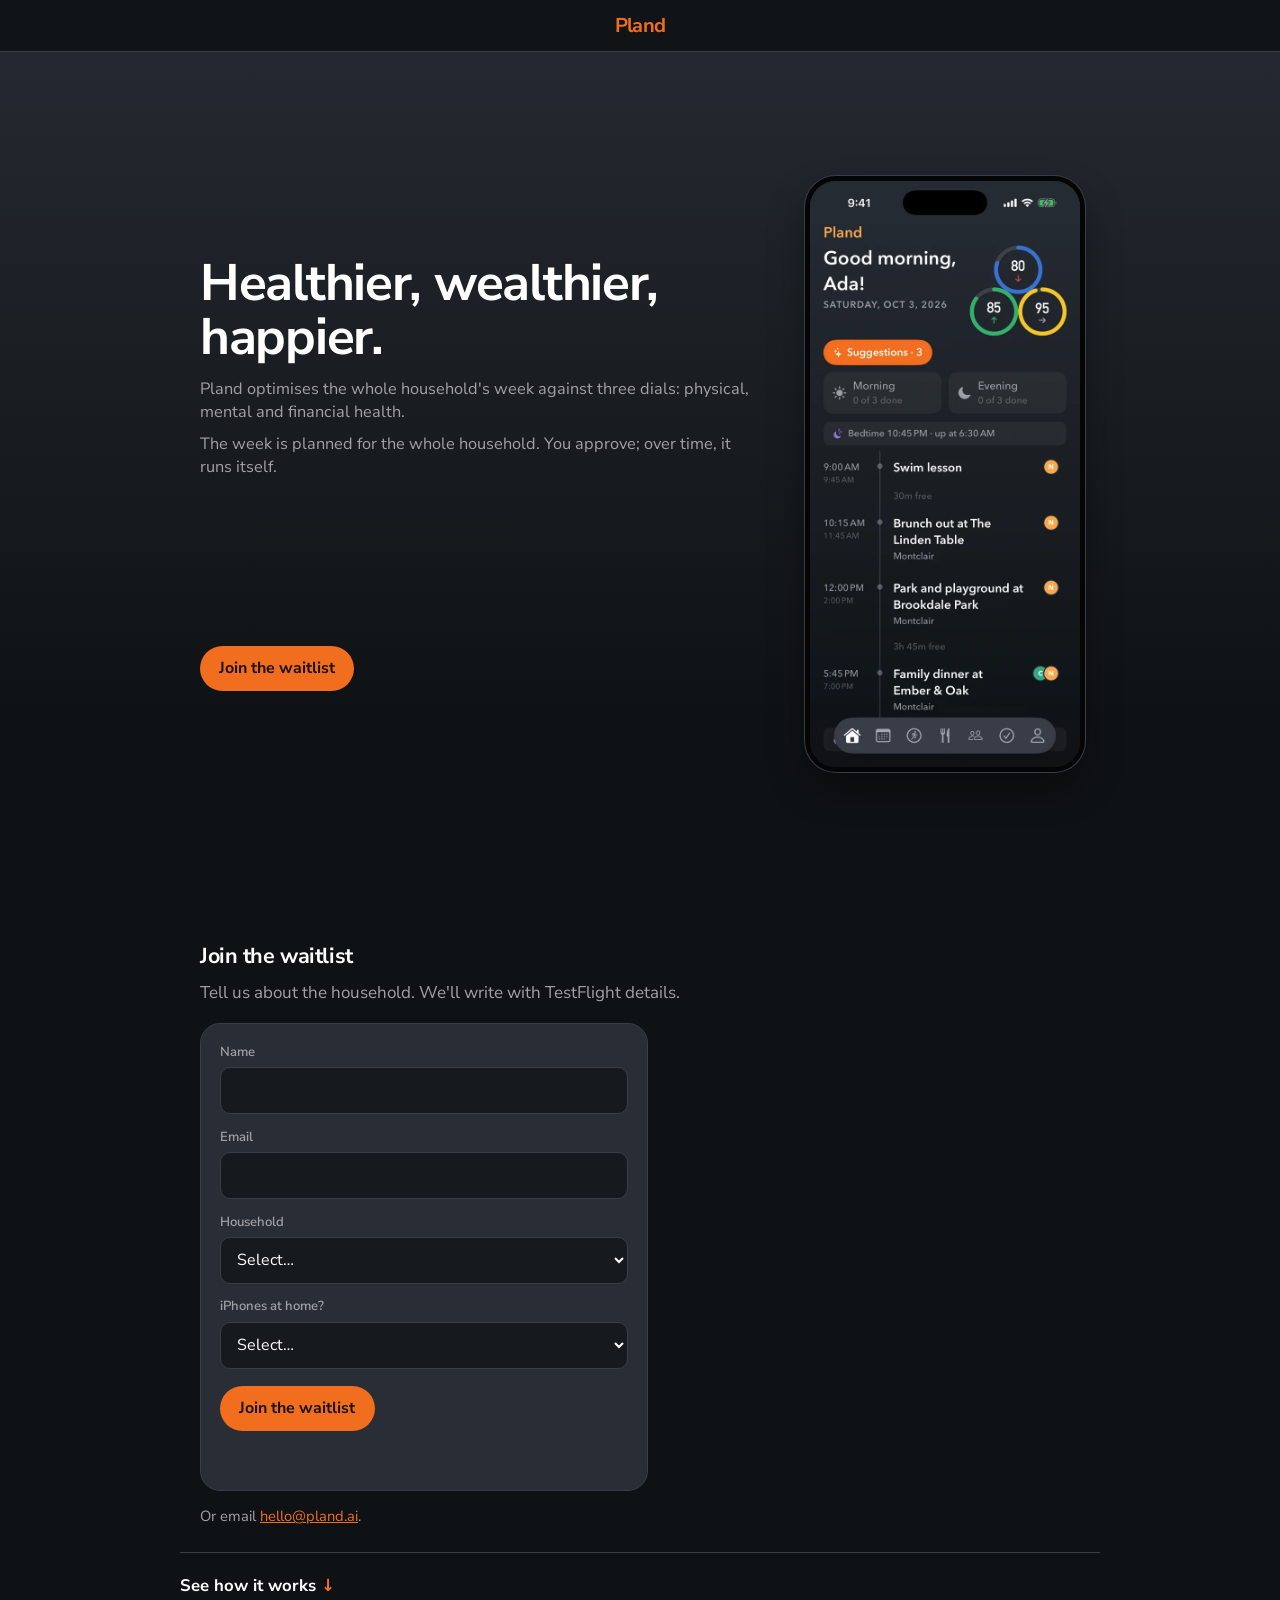
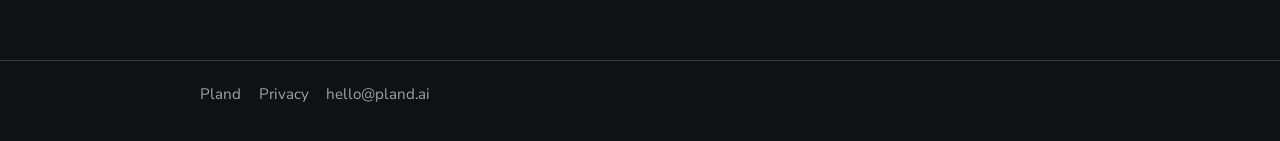
==== index.html @ 96a258f1 "Soften autonomy and beta framing on the homepage Approval is the start and hands-free is the directi" ====
<!DOCTYPE html>
<html lang="en">
<head>
  <meta charset="UTF-8" />
  <meta name="viewport" content="width=device-width, initial-scale=1" />
  <title>Pland — Healthier, wealthier, happier.</title>
  <meta name="description" content="Pland optimises the whole household's week against physical, mental and financial health. Not a calendar, not a budget app, not a chatbot." />
  <meta property="og:title" content="Pland — Healthier, wealthier, happier." />
  <meta property="og:description" content="Pland optimises the whole household's week against physical, mental and financial health. Not a calendar, not a budget app, not a chatbot." />
  <meta property="og:type" content="website" />
  <meta property="og:url" content="https://pland.ai/" />
  <meta property="og:site_name" content="Pland" />
  <meta property="og:image" content="https://pland.ai/og.png" />
  <meta property="og:image:width" content="1200" />
  <meta property="og:image:height" content="630" />
  <meta property="og:image:alt" content="Pland. Healthier, wealthier, happier." />
  <meta name="twitter:card" content="summary_large_image" />
  <meta name="twitter:title" content="Pland — Healthier, wealthier, happier." />
  <meta name="twitter:description" content="Pland optimises the whole household's week against physical, mental and financial health. Not a calendar, not a budget app, not a chatbot." />
  <meta name="twitter:image" content="https://pland.ai/og.png" />
  <meta name="twitter:image:alt" content="Pland. Healthier, wealthier, happier." />
  <meta name="theme-color" content="#0f1214" />
  <link rel="canonical" href="https://pland.ai/" />
  <link rel="preconnect" href="https://fonts.googleapis.com" />
  <link rel="preconnect" href="https://fonts.gstatic.com" crossorigin />
  <link href="https://fonts.googleapis.com/css2?family=Nunito+Sans:wght@400;600;700&display=swap" rel="stylesheet" />
  <link rel="stylesheet" href="/site.css" />
</head>
<body>
  <header>
    <div class="wrap">
      <a class="logo" href="/">Pland</a>
    </div>
  </header>

  <section class="hero">
    <div class="wrap hero-grid">
      <div class="hero-copy">
        <h1>Healthier, wealthier, happier.</h1>
        <p class="dek">Pland optimises the whole household's week against three dials: physical, mental and financial health.</p>
        <p class="dek">The week is planned for the whole household. You approve; over time, it runs itself.</p>
      </div>
      <img class="hero-shot" src="/images/app/home-okafor.webp" width="600" height="1304" alt="Pland home for a sample household: Saturday already has a plan, with the physical, mental and financial dials." />
      <div class="hero-cta">
        <a class="btn" id="hero-cta" href="#waitlist">Join the waitlist</a>
      </div>
    </div>
  </section>

  <section class="waitlist" id="waitlist">
    <div class="wrap">
      <h2>Join the waitlist</h2>
      <p class="lead">Tell us about the household. We'll write with TestFlight details.</p>
      <div class="form-card">
        <form id="waitlist-form" action="mailto:hello@pland.ai" method="post" enctype="text/plain">
          <label for="name">Name</label>
          <input id="name" name="name" type="text" autocomplete="name" required maxlength="120" />
          <label for="email">Email</label>
          <input id="email" name="email" type="email" autocomplete="email" required maxlength="200" />
          <label for="household">Household</label>
          <select id="household" name="household" required>
            <option value="">Select…</option>
            <option>1 adult</option>
            <option>2 adults</option>
            <option>2 adults + kids</option>
            <option>Other</option>
          </select>
          <label for="ios">iPhones at home?</label>
          <select id="ios" name="ios" required>
            <option value="">Select…</option>
            <option>Yes — we use iPhones</option>
            <option>Mostly iOS</option>
            <option>No / mixed</option>
          </select>
          <div class="form-actions">
            <button class="btn" type="submit">Join the waitlist</button>
          </div>
        </form>
        <p id="waitlist-status" class="form-status" role="status" aria-live="polite"></p>
      </div>
      <p class="fine">Or email <a href="mailto:hello@pland.ai">hello@pland.ai</a>.</p>
    </div>
  </section>

  <div class="wrap how">
    <details id="how">
      <summary>See how it works</summary>
      <div class="how-body">
        <p class="position">Not a calendar, not a budget app, not a chatbot. A household that runs itself, a bit more each week.</p>

        <h2>Saturday is the annoying one</h2>
        <p>You got through the week. The day is empty. Someone still has to invent it before breakfast. The night before was just getting to the end of the day, so nothing got planned. Now it's a museum, the park, or staying in, argued over while someone asks what's for breakfast.</p>
        <p>It isn't only Saturday. School runs, gaps between things, the odd free hour. The week is already full. Pland's job is to use the gaps, not to fill every one of them, and to hold the result up against three dials.</p>

        <div class="dial-grid">
          <article style="--edge: var(--physical)">
            <h3>Physical</h3>
            <p>Movement and food. A streak is not the point. Workouts follow sleep and recovery from a connected wearable.</p>
          </article>
          <article style="--edge: var(--mental)">
            <h3>Mental</h3>
            <p>One of the three dials, not a sticker added later. How you're actually doing sits on the same scoreboard.</p>
          </article>
          <article style="--edge: var(--financial)">
            <h3>Financial</h3>
            <p>No budget to type in and then abandon. Retirement odds are your chance of keeping today's way of life, once you enter your money yourself.</p>
          </article>
        </div>

        <h2>The sort of week</h2>
        <p>Time with people, not only tasks. The dials are the scoreboard, not a second job.</p>

        <h2>What Pland does</h2>
        <ul>
          <li>Books through a partner.</li>
          <li>Occasions, with a secret gift on a single-use card.</li>
          <li>Talk.</li>
          <li>Text Pland from iMessage.</li>
          <li>Snap a flyer or a schedule. Pland lists what it found, and you pick what goes on the calendar.</li>
          <li>Kids' maths comes with a wallet. Right answers add up, and a parent pays out on Sunday or lets it save.</li>
          <li>Retirement odds: your chance of keeping today's way of life, once you enter your money yourself.</li>
          <li>A week for the whole household that never leaves an under-13 alone.</li>
          <li>Plans that follow sleep and recovery from a connected wearable.</li>
        </ul>
        <p>In beta, rolling out to waitlist households first.</p>
        <p>You start by approving or swapping. Hands-free is where it's heading, one kind of task at a time, as your history shows you'd keep it.</p>

        <h2>Enough to plan</h2>
        <p>The calendar, how bodies are doing, and how money goes. Enough to shape a week. Not a dashboard you're supposed to babysit.</p>
        <p class="for">For households who are tired of being the person who invents Saturday, and who will say when a plan is wrong.</p>
      </div>
    </details>
  </div>

  <footer>
    <div class="wrap footer-row">
      <span>Pland</span>
      <a href="/privacy/">Privacy</a>
      <a href="mailto:hello@pland.ai">hello@pland.ai</a>
    </div>
  </footer>

  <script>
    (function () {
      var form = document.getElementById("waitlist-form");
      var status = document.getElementById("waitlist-status");
      if (!form || !status) return;

      form.addEventListener("submit", function (event) {
        event.preventDefault();
        var name = form.name.value.trim();
        var email = form.email.value.trim();
        var household = form.household.value;
        var ios = form.ios.value;
        if (!name || !email || !household || !ios) {
          status.className = "form-status err";
          status.textContent = "Add your name, email, household, and whether you use iPhones.";
          return;
        }
        var subject = encodeURIComponent("Pland household beta — access request");
        var body = encodeURIComponent(
          "Name: " + name + "\n" +
          "Household: " + household + "\n" +
          "iOS: " + ios + "\n" +
          "Email: " + email + "\n"
        );
        status.className = "form-status ok";
        status.textContent = "Opening an email to hello@pland.ai.";
        var href = "mailto:hello@pland.ai?subject=" + subject + "&body=" + body;
        if (window.plOpenMail) window.plOpenMail(href);
        else window.location.href = href;
      });
    })();
  </script>
</body>
</html>
---- site.css ----
:root {
  color-scheme: dark;
  --bg: #0f1214;
  --bg-elevated: #161a1f;
  --bg-card: #292e36;
  --border: #383d47;
  --text: #ffffff;
  --muted: #a1a1a6;
  --accent: #f26e1f;
  --accent-hover: #faa84d;
  --accent-ink: #1a120c;
  --physical: #33b36b;
  --mental: #3873d6;
  --financial: #f5c729;
  --radius: 20px;
  --max: 920px;
  --header: 3.25rem;
  --font: "Avenir Next", Avenir, "Nunito Sans", -apple-system, system-ui, sans-serif;
}

* { box-sizing: border-box; }
html { scroll-behavior: smooth; }
body {
  margin: 0;
  font-family: var(--font);
  background: linear-gradient(180deg, #262b33 0, var(--bg) 720px) no-repeat, var(--bg);
  color: var(--text);
  line-height: 1.5;
  font-size: 17px;
  -webkit-font-smoothing: antialiased;
}
img { max-width: 100%; height: auto; display: block; }
a { color: var(--accent); }
a:hover { color: var(--accent-hover); }
:focus-visible {
  outline: 2px solid var(--accent-hover);
  outline-offset: 3px;
}

.wrap { max-width: var(--max); margin: 0 auto; padding: 0 1.25rem; }

header {
  height: var(--header);
  display: flex;
  align-items: center;
  position: sticky;
  top: 0;
  z-index: 5;
  background: rgba(15, 18, 20, 0.9);
  backdrop-filter: blur(10px);
  border-bottom: 1px solid var(--border);
}
.logo {
  font-weight: 700;
  font-size: 1.25rem;
  letter-spacing: -0.03em;
  color: var(--accent);
  text-decoration: none;
}
.logo:hover { color: var(--accent-hover); text-decoration: none; }

h1 {
  margin: 0 0 0.85rem;
  font-size: clamp(1.9rem, 4.4vw, 3.2rem);
  line-height: 1.05;
  letter-spacing: -0.025em;
  font-weight: 700;
}
h2 {
  margin: 1.75rem 0 0.45rem;
  font-size: 1.35rem;
  letter-spacing: -0.02em;
  font-weight: 700;
}
h3 { margin: 0 0 0.35rem; font-size: 1.05rem; font-weight: 700; }

.hero {
  min-height: calc(100dvh - var(--header));
  display: flex;
  align-items: center;
  padding: 0.75rem 0 1rem;
}
.hero-grid {
  width: 100%;
  display: grid;
  grid-template-areas:
    "copy"
    "shot"
    "cta";
  justify-items: start;
  gap: 0.85rem 2rem;
}
.hero-copy { grid-area: copy; max-width: 38rem; }
.hero-shot {
  grid-area: shot;
  width: 186px;
  justify-self: center;
  border-radius: 26px;
  box-shadow: 0 0 0 5px #050505, 0 0 0 6px var(--border), 0 18px 40px rgba(0, 0, 0, 0.45);
}
.hero-cta { grid-area: cta; }
.dek {
  margin: 0 0 0.55rem;
  color: var(--muted);
  font-size: 1.02rem;
  line-height: 1.4;
  max-width: 38rem;
}
.dek + .dek { margin-bottom: 0; }

.btn {
  display: inline-block;
  background: var(--accent);
  color: var(--accent-ink);
  font-weight: 700;
  font-size: 1rem;
  font-family: inherit;
  line-height: 1.2;
  padding: 0.8rem 1.2rem;
  border-radius: 999px;
  border: 0;
  text-decoration: none;
  cursor: pointer;
}
.btn:hover { background: var(--accent-hover); color: var(--accent-ink); text-decoration: none; }
.btn[disabled] { opacity: 0.65; cursor: progress; }

.waitlist, .how, .prose { padding: 2.5rem 0 1rem; }
.waitlist h2, .prose h1 { margin-top: 0; }
.lead { color: var(--muted); margin: 0 0 1.1rem; max-width: 38rem; }

.form-card {
  background: var(--bg-card);
  border: 1px solid var(--border);
  border-radius: var(--radius);
  padding: 1.2rem 1.2rem 1.3rem;
  max-width: 28rem;
}
.form-card label {
  display: block;
  margin: 0.85rem 0 0.3rem;
  font-size: 0.82rem;
  font-weight: 600;
  color: var(--muted);
}
.form-card label:first-of-type { margin-top: 0; }
.form-card input,
.form-card select {
  width: 100%;
  background: var(--bg-elevated);
  border: 1px solid var(--border);
  border-radius: 10px;
  color: var(--text);
  font: inherit;
  font-size: 1rem;
  padding: 0.65rem 0.75rem;
}
.form-card input:focus,
.form-card select:focus { outline: none; border-color: var(--accent); }
.form-actions { margin-top: 1.1rem; }
.form-actions .btn { width: 100%; }
.form-status { margin: 0.9rem 0 0; min-height: 1.4em; }
.form-status.ok { color: var(--text); }
.form-status.err { color: #ffb4ab; }
.fine { margin: 0.9rem 0 0; color: var(--muted); font-size: 0.92rem; }

.how { padding-top: 0.5rem; }
details {
  border-top: 1px solid var(--border);
  padding: 0.35rem 0 2rem;
}
summary {
  cursor: pointer;
  font-weight: 700;
  font-size: 1.05rem;
  padding: 0.9rem 0;
  list-style: none;
}
summary::-webkit-details-marker { display: none; }
summary::after {
  content: " ↓";
  color: var(--accent);
  font-weight: 700;
}
details[open] summary::after { content: " ↑"; }
.position {
  font-size: 1.15rem;
  line-height: 1.45;
  max-width: 36rem;
  margin: 0.2rem 0 0;
}
.dial-grid {
  display: grid;
  gap: 0.75rem;
  margin-top: 0.8rem;
}
.dial-grid article {
  background: var(--bg-card);
  border: 1px solid var(--border);
  border-top: 3px solid var(--edge);
  border-radius: var(--radius);
  padding: 0.95rem 1rem 1rem;
}
.dial-grid h3 { color: var(--edge); }
.dial-grid p, .how-body p, .how-body li { color: var(--muted); }
.how-body p { max-width: 40rem; }
.how-body ul { margin: 0.4rem 0 0; padding-left: 1.15rem; max-width: 40rem; }
.how-body li { margin: 0.28rem 0; }
.for { margin-top: 1.4rem; color: var(--text); }

footer {
  border-top: 1px solid var(--border);
  padding: 1.4rem 0 2.2rem;
  color: var(--muted);
  font-size: 0.95rem;
}
.footer-row {
  display: flex;
  flex-wrap: wrap;
  gap: 0.4rem 1.1rem;
  align-items: center;
}
.footer-row a { color: var(--muted); text-decoration: none; }
.footer-row a:hover { color: var(--text); }

.prose { padding-bottom: 2rem; }
.prose h1 { font-size: clamp(1.8rem, 4vw, 2.4rem); }
.prose h2 { font-size: 1.2rem; }
.prose p, .prose li { color: var(--muted); max-width: 40rem; }
.prose ul { padding-left: 1.15rem; }
.unfilled {
  background: var(--bg-card);
  border: 1px solid var(--accent);
  border-radius: var(--radius);
  padding: 0.9rem 1rem;
  color: var(--text);
  max-width: 40rem;
}
.unfilled code, .prose code {
  font-family: ui-monospace, SFMono-Regular, Menlo, Consolas, monospace;
  font-size: 0.92em;
  color: var(--accent-hover);
}

@media (min-width: 860px) {
  .hero-grid {
    grid-template-columns: minmax(0, 1.25fr) auto;
    grid-template-areas:
      "copy shot"
      "cta shot";
    align-items: center;
    column-gap: 3rem;
  }
  .hero-shot { width: 270px; justify-self: end; }
  .hero-cta { justify-self: start; }
  .form-actions .btn { width: auto; }
  .dial-grid { grid-template-columns: repeat(3, 1fr); }
}

@media (max-width: 859px) {
  .hero-cta, .hero-cta .btn { width: 100%; text-align: center; }
}

@media (prefers-reduced-motion: reduce) {
  html { scroll-behavior: auto; }
}
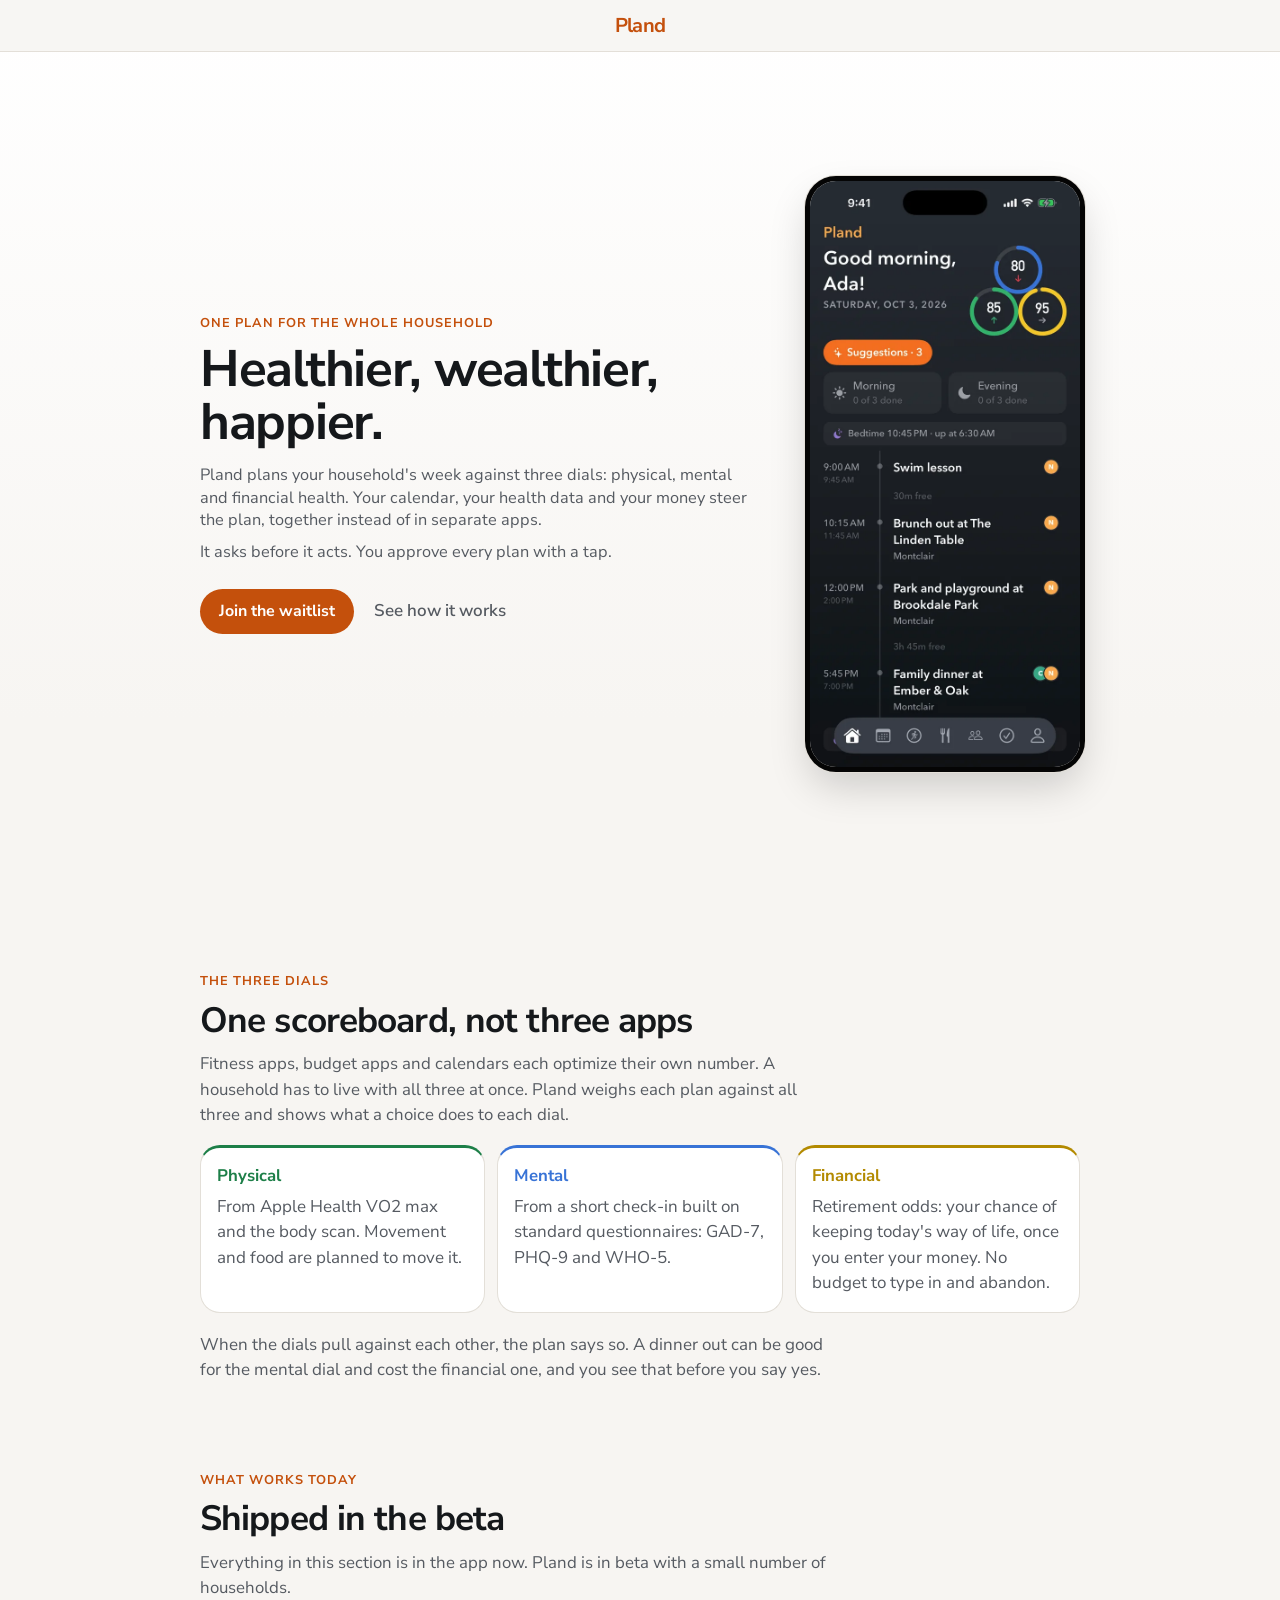
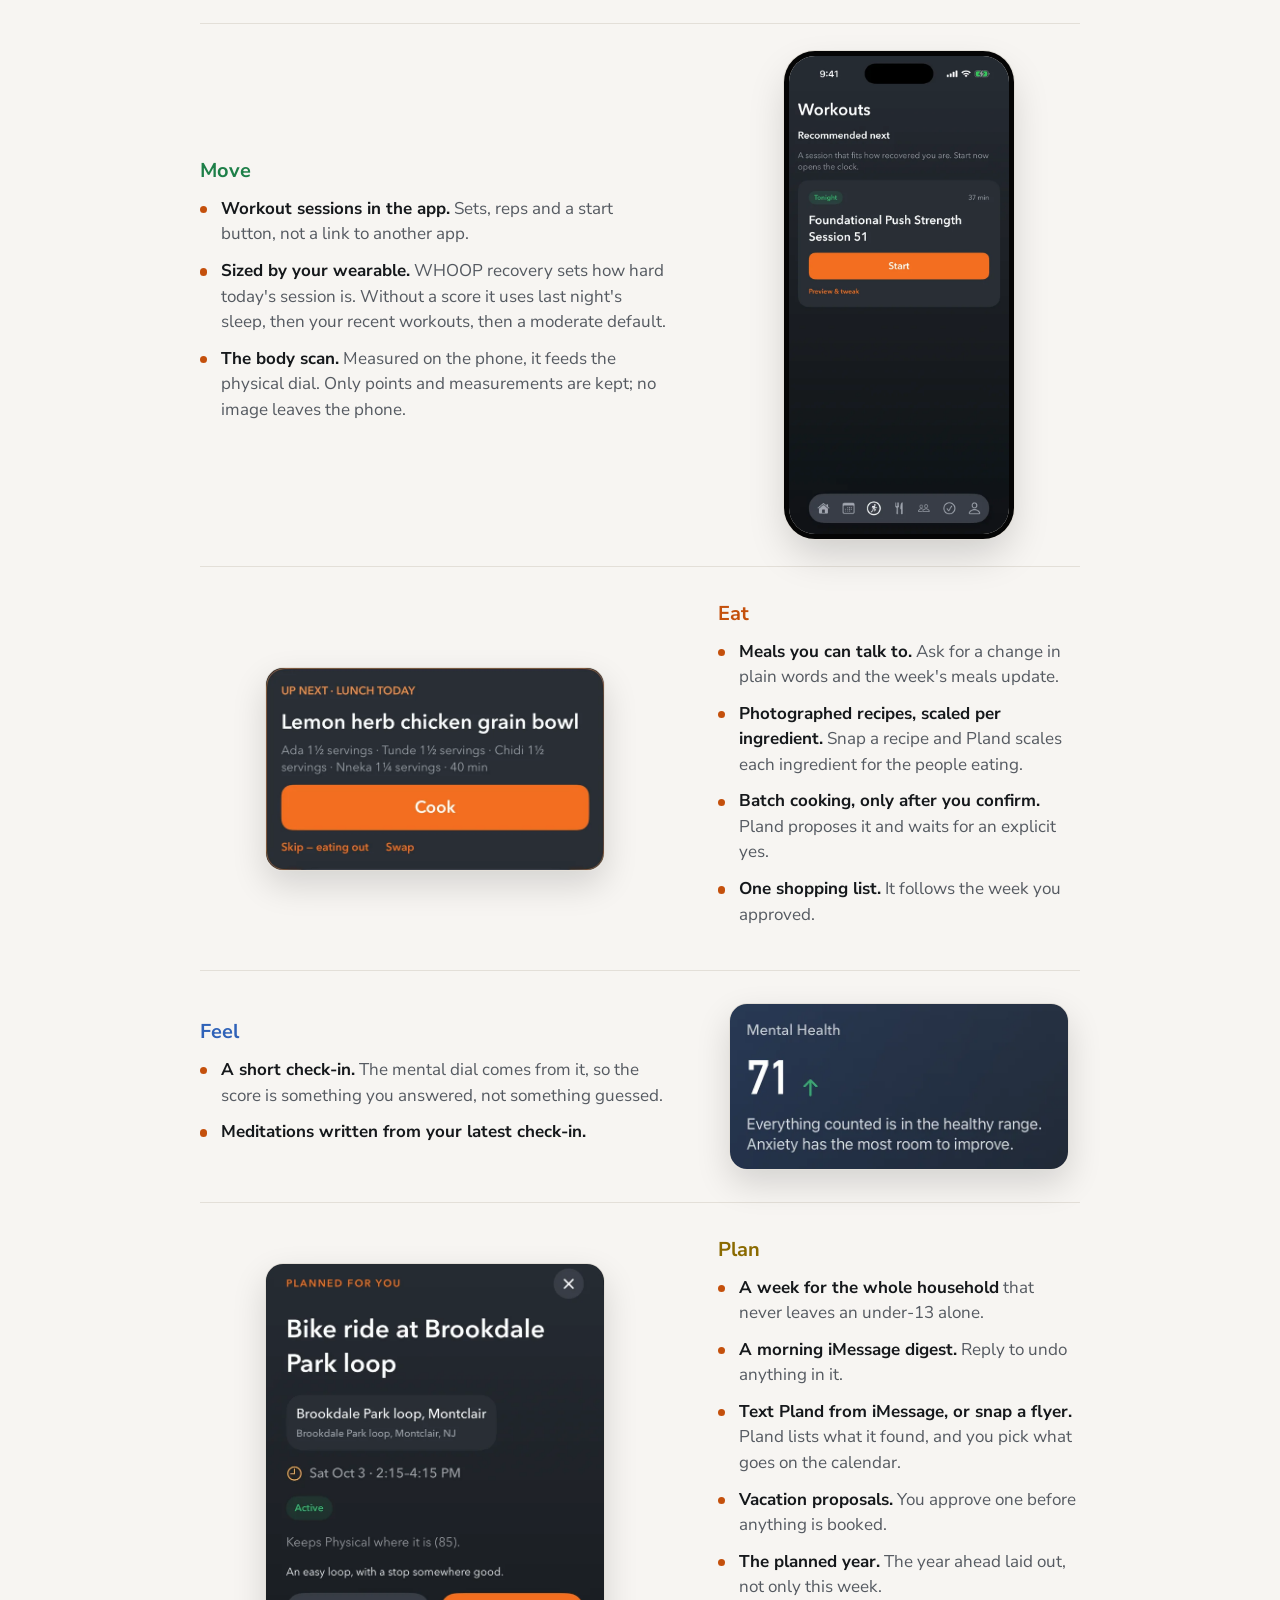
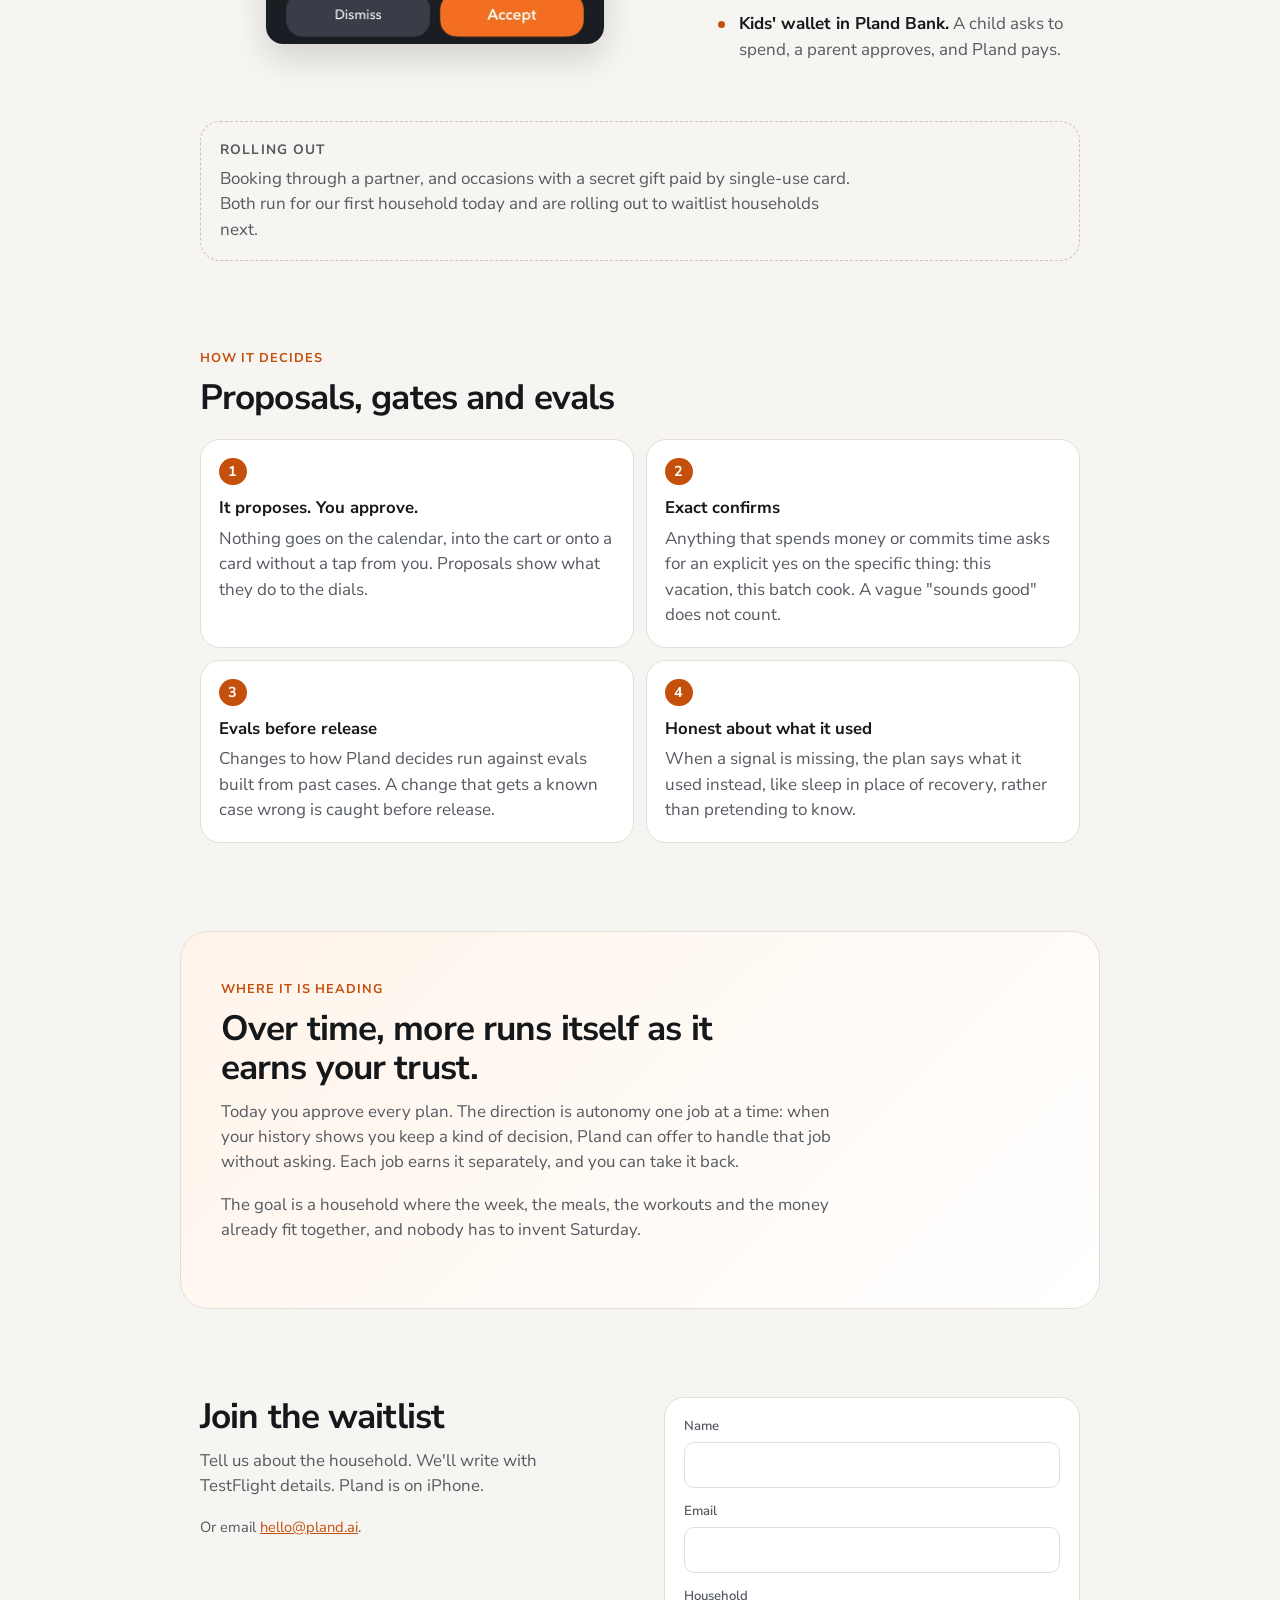
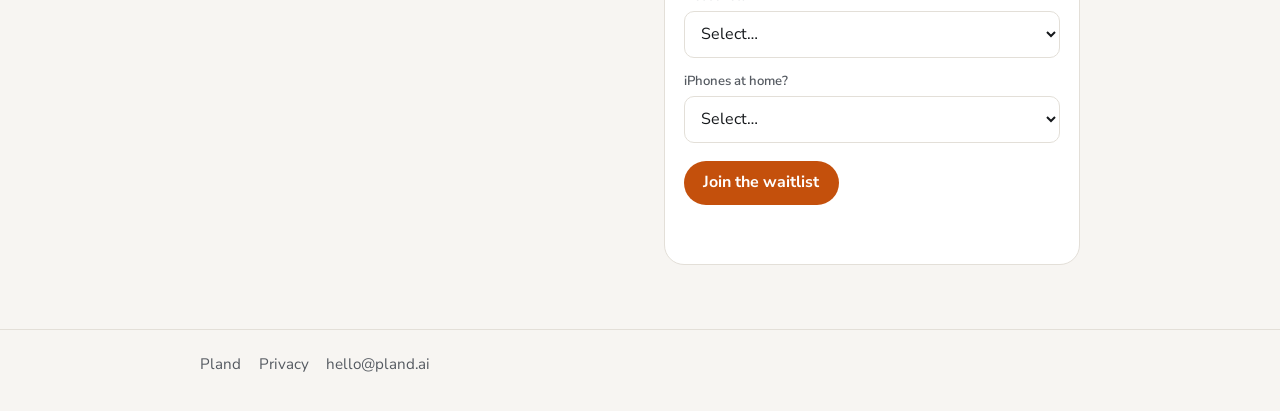
==== commit 6451eb0e: "Rewrite the homepage: three dials, what works today, how it decides, the vision" ====
--- a/index.html
+++ b/index.html
@@ -3,10 +3,10 @@
 <head>
   <meta charset="UTF-8" />
   <meta name="viewport" content="width=device-width, initial-scale=1" />
-  <title>Pland — Healthier, wealthier, happier.</title>
-  <meta name="description" content="Pland optimises the whole household's week against physical, mental and financial health. Not a calendar, not a budget app, not a chatbot." />
-  <meta property="og:title" content="Pland — Healthier, wealthier, happier." />
-  <meta property="og:description" content="Pland optimises the whole household's week against physical, mental and financial health. Not a calendar, not a budget app, not a chatbot." />
+  <title>Pland. Healthier, wealthier, happier.</title>
+  <meta name="description" content="Pland plans the whole household's week against physical, mental and financial health. It asks before it acts. Not a calendar, not a budget app, not a chatbot." />
+  <meta property="og:title" content="Pland. Healthier, wealthier, happier." />
+  <meta property="og:description" content="Pland plans the whole household's week against physical, mental and financial health. It asks before it acts. Not a calendar, not a budget app, not a chatbot." />
   <meta property="og:type" content="website" />
   <meta property="og:url" content="https://pland.ai/" />
   <meta property="og:site_name" content="Pland" />
@@ -15,15 +15,16 @@
   <meta property="og:image:height" content="630" />
   <meta property="og:image:alt" content="Pland. Healthier, wealthier, happier." />
   <meta name="twitter:card" content="summary_large_image" />
-  <meta name="twitter:title" content="Pland — Healthier, wealthier, happier." />
-  <meta name="twitter:description" content="Pland optimises the whole household's week against physical, mental and financial health. Not a calendar, not a budget app, not a chatbot." />
+  <meta name="twitter:title" content="Pland. Healthier, wealthier, happier." />
+  <meta name="twitter:description" content="Pland plans the whole household's week against physical, mental and financial health. It asks before it acts. Not a calendar, not a budget app, not a chatbot." />
   <meta name="twitter:image" content="https://pland.ai/og.png" />
   <meta name="twitter:image:alt" content="Pland. Healthier, wealthier, happier." />
-  <meta name="theme-color" content="#0f1214" />
+  <meta name="theme-color" content="#0f1214" media="(prefers-color-scheme: dark)" />
+  <meta name="theme-color" content="#f7f5f2" media="(prefers-color-scheme: light)" />
+  <meta name="referrer" content="strict-origin-when-cross-origin" />
+  <!-- frame-ancestors is ignored in a meta tag, so this does not stop framing. -->
+  <meta http-equiv="Content-Security-Policy" content="default-src 'self'; script-src 'self'; style-src 'self'; img-src 'self' data:; connect-src 'self' https://api.pland.ai; form-action 'self' mailto: https://api.pland.ai; base-uri 'self'; object-src 'none'; frame-ancestors 'none'" />
   <link rel="canonical" href="https://pland.ai/" />
-  <link rel="preconnect" href="https://fonts.googleapis.com" />
-  <link rel="preconnect" href="https://fonts.gstatic.com" crossorigin />
-  <link href="https://fonts.googleapis.com/css2?family=Nunito+Sans:wght@400;600;700&display=swap" rel="stylesheet" />
   <link rel="stylesheet" href="/site.css" />
 </head>
 <body>
@@ -33,26 +34,157 @@
     </div>
   </header>
 
+  <main>
   <section class="hero">
     <div class="wrap hero-grid">
       <div class="hero-copy">
+        <p class="eyebrow">One plan for the whole household</p>
         <h1>Healthier, wealthier, happier.</h1>
-        <p class="dek">Pland optimises the whole household's week against three dials: physical, mental and financial health.</p>
-        <p class="dek">The week is planned for the whole household. You approve; over time, it runs itself.</p>
+        <p class="dek">Pland plans your household's week against three dials: physical, mental and financial health. Your calendar, your health data and your money steer the plan, together instead of in separate apps.</p>
+        <p class="dek">It asks before it acts. You approve every plan with a tap.</p>
       </div>
       <img class="hero-shot" src="/images/app/home-okafor.webp" width="600" height="1304" alt="Pland home for a sample household: Saturday already has a plan, with the physical, mental and financial dials." />
       <div class="hero-cta">
         <a class="btn" id="hero-cta" href="#waitlist">Join the waitlist</a>
-      </div>
-    </div>
-  </section>
-
-  <section class="waitlist" id="waitlist">
-    <div class="wrap">
-      <h2>Join the waitlist</h2>
-      <p class="lead">Tell us about the household. We'll write with TestFlight details.</p>
+        <a class="link-more" href="#dials">See how it works</a>
+      </div>
+    </div>
+  </section>
+
+  <section class="band" id="dials" aria-labelledby="dials-title">
+    <div class="wrap">
+      <p class="kicker">The three dials</p>
+      <h2 id="dials-title">One scoreboard, not three apps</h2>
+      <p class="lead">Fitness apps, budget apps and calendars each optimize their own number. A household has to live with all three at once. Pland weighs each plan against all three and shows what a choice does to each dial.</p>
+      <div class="dial-grid">
+        <article class="dial dial-physical">
+          <h3>Physical</h3>
+          <p>From Apple Health VO2 max and the body scan. Movement and food are planned to move it.</p>
+        </article>
+        <article class="dial dial-mental">
+          <h3>Mental</h3>
+          <p>From a short check-in built on standard questionnaires: GAD-7, PHQ-9 and WHO-5.</p>
+        </article>
+        <article class="dial dial-financial">
+          <h3>Financial</h3>
+          <p>Retirement odds: your chance of keeping today's way of life, once you enter your money. No budget to type in and abandon.</p>
+        </article>
+      </div>
+      <p class="note">When the dials pull against each other, the plan says so. A dinner out can be good for the mental dial and cost the financial one, and you see that before you say yes.</p>
+    </div>
+  </section>
+
+  <section class="band" id="today" aria-labelledby="today-title">
+    <div class="wrap">
+      <p class="kicker">What works today</p>
+      <h2 id="today-title">Shipped in the beta</h2>
+      <p class="lead">Everything in this section is in the app now. Pland is in beta with a small number of households.</p>
+
+      <div class="feature-row">
+        <div class="feature-copy">
+          <h3 class="tag-physical">Move</h3>
+          <ul class="ticks">
+            <li><strong>Workout sessions in the app.</strong> Sets, reps and a start button, not a link to another app.</li>
+            <li><strong>Sized by your wearable.</strong> WHOOP recovery sets how hard today's session is. Without a score it uses last night's sleep, then your recent workouts, then a moderate default.</li>
+            <li><strong>The body scan.</strong> Measured on the phone, it feeds the physical dial. Only points and measurements are kept; no image leaves the phone.</li>
+          </ul>
+        </div>
+        <img class="feature-shot phone" src="/images/app/workouts-bell.webp" width="600" height="1304" alt="Pland workouts screen for a sample household: a recommended strength session with a Start button." />
+      </div>
+
+      <div class="feature-row flip">
+        <div class="feature-copy">
+          <h3 class="tag-food">Eat</h3>
+          <ul class="ticks">
+            <li><strong>Meals you can talk to.</strong> Ask for a change in plain words and the week's meals update.</li>
+            <li><strong>Photographed recipes, scaled per ingredient.</strong> Snap a recipe and Pland scales each ingredient for the people eating.</li>
+            <li><strong>Batch cooking, only after you confirm.</strong> Pland proposes it and waits for an explicit yes.</li>
+            <li><strong>One shopping list.</strong> It follows the week you approved.</li>
+          </ul>
+        </div>
+        <img class="feature-shot crop" src="/images/app/crop-meal-next.webp" width="700" height="418" alt="Pland meal card for a sample household: lunch today, with servings scaled per person and a Cook button." />
+      </div>
+
+      <div class="feature-row">
+        <div class="feature-copy">
+          <h3 class="tag-mental">Feel</h3>
+          <ul class="ticks">
+            <li><strong>A short check-in.</strong> The mental dial comes from it, so the score is something you answered, not something guessed.</li>
+            <li><strong>Meditations written from your latest check-in.</strong></li>
+          </ul>
+        </div>
+        <img class="feature-shot crop" src="/images/app/crop-mental.webp" width="700" height="341" alt="Pland mental health card for a sample user: a score of 71, with anxiety named as the area with the most room to improve." />
+      </div>
+
+      <div class="feature-row flip">
+        <div class="feature-copy">
+          <h3 class="tag-plan">Plan</h3>
+          <ul class="ticks">
+            <li><strong>A week for the whole household</strong> that never leaves an under-13 alone.</li>
+            <li><strong>A morning iMessage digest.</strong> Reply to undo anything in it.</li>
+            <li><strong>Text Pland from iMessage, or snap a flyer.</strong> Pland lists what it found, and you pick what goes on the calendar.</li>
+            <li><strong>Vacation proposals.</strong> You approve one before anything is booked.</li>
+            <li><strong>The planned year.</strong> The year ahead laid out, not only this week.</li>
+            <li><strong>Kids' wallet in Pland Bank.</strong> A child asks to spend, a parent approves, and Pland pays.</li>
+          </ul>
+        </div>
+        <img class="feature-shot crop" src="/images/app/crop-plan.webp" width="700" height="787" alt="Pland suggestion for a sample household: a Saturday bike ride, with the effect on the physical dial and Accept and Dismiss buttons." />
+      </div>
+
+      <div class="rolling">
+        <h3>Rolling out</h3>
+        <p>Booking through a partner, and occasions with a secret gift paid by single-use card. Both run for our first household today and are rolling out to waitlist households next.</p>
+      </div>
+    </div>
+  </section>
+
+  <section class="band" id="decides" aria-labelledby="decides-title">
+    <div class="wrap">
+      <p class="kicker">How it decides</p>
+      <h2 id="decides-title">Proposals, gates and evals</h2>
+      <div class="steps">
+        <article>
+          <span class="step-n">1</span>
+          <h3>It proposes. You approve.</h3>
+          <p>Nothing goes on the calendar, into the cart or onto a card without a tap from you. Proposals show what they do to the dials.</p>
+        </article>
+        <article>
+          <span class="step-n">2</span>
+          <h3>Exact confirms</h3>
+          <p>Anything that spends money or commits time asks for an explicit yes on the specific thing: this vacation, this batch cook. A vague "sounds good" does not count.</p>
+        </article>
+        <article>
+          <span class="step-n">3</span>
+          <h3>Evals before release</h3>
+          <p>Changes to how Pland decides run against evals built from past cases. A change that gets a known case wrong is caught before release.</p>
+        </article>
+        <article>
+          <span class="step-n">4</span>
+          <h3>Honest about what it used</h3>
+          <p>When a signal is missing, the plan says what it used instead, like sleep in place of recovery, rather than pretending to know.</p>
+        </article>
+      </div>
+    </div>
+  </section>
+
+  <section class="band vision" id="vision" aria-labelledby="vision-title">
+    <div class="wrap">
+      <p class="kicker">Where it is heading</p>
+      <h2 id="vision-title">Over time, more runs itself as it earns your trust.</h2>
+      <p class="lead">Today you approve every plan. The direction is autonomy one job at a time: when your history shows you keep a kind of decision, Pland can offer to handle that job without asking. Each job earns it separately, and you can take it back.</p>
+      <p class="lead">The goal is a household where the week, the meals, the workouts and the money already fit together, and nobody has to invent Saturday.</p>
+    </div>
+  </section>
+
+  <section class="waitlist band" id="waitlist">
+    <div class="wrap waitlist-grid">
+      <div>
+        <h2>Join the waitlist</h2>
+        <p class="lead">Tell us about the household. We'll write with TestFlight details. Pland is on iPhone.</p>
+        <p class="fine">Or email <a href="mailto:hello@pland.ai">hello@pland.ai</a>.</p>
+      </div>
       <div class="form-card">
-        <form id="waitlist-form" action="mailto:hello@pland.ai" method="post" enctype="text/plain">
+        <form id="waitlist-form" action="https://api.pland.ai/waitlist" method="post" novalidate>
           <label for="name">Name</label>
           <input id="name" name="name" type="text" autocomplete="name" required maxlength="120" />
           <label for="email">Email</label>
@@ -68,69 +200,19 @@
           <label for="ios">iPhones at home?</label>
           <select id="ios" name="ios" required>
             <option value="">Select…</option>
-            <option>Yes — we use iPhones</option>
+            <option value="Yes &#8212; we use iPhones">Yes, we use iPhones</option>
             <option>Mostly iOS</option>
             <option>No / mixed</option>
           </select>
           <div class="form-actions">
-            <button class="btn" type="submit">Join the waitlist</button>
+            <button class="btn" id="waitlist-submit" type="submit">Join the waitlist</button>
           </div>
         </form>
         <p id="waitlist-status" class="form-status" role="status" aria-live="polite"></p>
       </div>
-      <p class="fine">Or email <a href="mailto:hello@pland.ai">hello@pland.ai</a>.</p>
-    </div>
-  </section>
-
-  <div class="wrap how">
-    <details id="how">
-      <summary>See how it works</summary>
-      <div class="how-body">
-        <p class="position">Not a calendar, not a budget app, not a chatbot. A household that runs itself, a bit more each week.</p>
-
-        <h2>Saturday is the annoying one</h2>
-        <p>You got through the week. The day is empty. Someone still has to invent it before breakfast. The night before was just getting to the end of the day, so nothing got planned. Now it's a museum, the park, or staying in, argued over while someone asks what's for breakfast.</p>
-        <p>It isn't only Saturday. School runs, gaps between things, the odd free hour. The week is already full. Pland's job is to use the gaps, not to fill every one of them, and to hold the result up against three dials.</p>
-
-        <div class="dial-grid">
-          <article style="--edge: var(--physical)">
-            <h3>Physical</h3>
-            <p>Movement and food. A streak is not the point. Workouts follow sleep and recovery from a connected wearable.</p>
-          </article>
-          <article style="--edge: var(--mental)">
-            <h3>Mental</h3>
-            <p>One of the three dials, not a sticker added later. How you're actually doing sits on the same scoreboard.</p>
-          </article>
-          <article style="--edge: var(--financial)">
-            <h3>Financial</h3>
-            <p>No budget to type in and then abandon. Retirement odds are your chance of keeping today's way of life, once you enter your money yourself.</p>
-          </article>
-        </div>
-
-        <h2>The sort of week</h2>
-        <p>Time with people, not only tasks. The dials are the scoreboard, not a second job.</p>
-
-        <h2>What Pland does</h2>
-        <ul>
-          <li>Books through a partner.</li>
-          <li>Occasions, with a secret gift on a single-use card.</li>
-          <li>Talk.</li>
-          <li>Text Pland from iMessage.</li>
-          <li>Snap a flyer or a schedule. Pland lists what it found, and you pick what goes on the calendar.</li>
-          <li>Kids' maths comes with a wallet. Right answers add up, and a parent pays out on Sunday or lets it save.</li>
-          <li>Retirement odds: your chance of keeping today's way of life, once you enter your money yourself.</li>
-          <li>A week for the whole household that never leaves an under-13 alone.</li>
-          <li>Plans that follow sleep and recovery from a connected wearable.</li>
-        </ul>
-        <p>In beta, rolling out to waitlist households first.</p>
-        <p>You start by approving or swapping. Hands-free is where it's heading, one kind of task at a time, as your history shows you'd keep it.</p>
-
-        <h2>Enough to plan</h2>
-        <p>The calendar, how bodies are doing, and how money goes. Enough to shape a week. Not a dashboard you're supposed to babysit.</p>
-        <p class="for">For households who are tired of being the person who invents Saturday, and who will say when a plan is wrong.</p>
-      </div>
-    </details>
-  </div>
+    </div>
+  </section>
+  </main>
 
   <footer>
     <div class="wrap footer-row">
@@ -140,37 +222,6 @@
     </div>
   </footer>
 
-  <script>
-    (function () {
-      var form = document.getElementById("waitlist-form");
-      var status = document.getElementById("waitlist-status");
-      if (!form || !status) return;
-
-      form.addEventListener("submit", function (event) {
-        event.preventDefault();
-        var name = form.name.value.trim();
-        var email = form.email.value.trim();
-        var household = form.household.value;
-        var ios = form.ios.value;
-        if (!name || !email || !household || !ios) {
-          status.className = "form-status err";
-          status.textContent = "Add your name, email, household, and whether you use iPhones.";
-          return;
-        }
-        var subject = encodeURIComponent("Pland household beta — access request");
-        var body = encodeURIComponent(
-          "Name: " + name + "\n" +
-          "Household: " + household + "\n" +
-          "iOS: " + ios + "\n" +
-          "Email: " + email + "\n"
-        );
-        status.className = "form-status ok";
-        status.textContent = "Opening an email to hello@pland.ai.";
-        var href = "mailto:hello@pland.ai?subject=" + subject + "&body=" + body;
-        if (window.plOpenMail) window.plOpenMail(href);
-        else window.location.href = href;
-      });
-    })();
-  </script>
+  <script src="/waitlist.js"></script>
 </body>
 </html>
--- a/site.css
+++ b/site.css
@@ -1,3 +1,20 @@
+@font-face {
+  font-family: "Nunito Sans";
+  font-style: normal;
+  font-weight: 400 700;
+  font-display: swap;
+  src: url("/fonts/nunito-sans-latin-ext.woff2") format("woff2");
+  unicode-range: U+0100-02BA, U+02BD-02C5, U+02C7-02CC, U+02CE-02D7, U+02DD-02FF, U+0304, U+0308, U+0329, U+1D00-1DBF, U+1E00-1E9F, U+1EF2-1EFF, U+2020, U+20A0-20AB, U+20AD-20C4, U+2113, U+2C60-2C7F, U+A720-A7FF;
+}
+@font-face {
+  font-family: "Nunito Sans";
+  font-style: normal;
+  font-weight: 400 700;
+  font-display: swap;
+  src: url("/fonts/nunito-sans-latin.woff2") format("woff2");
+  unicode-range: U+0000-00FF, U+0131, U+0152-0153, U+02BB-02BC, U+02C6, U+02DA, U+02DC, U+0304, U+0308, U+0329, U+2000-206F, U+20AC, U+2122, U+2191, U+2193, U+2212, U+2215, U+FEFF, U+FFFD;
+}
+
 :root {
   color-scheme: dark;
   --bg: #0f1214;
@@ -201,6 +218,9 @@
   border-radius: var(--radius);
   padding: 0.95rem 1rem 1rem;
 }
+.dial-physical { --edge: var(--physical); }
+.dial-mental { --edge: var(--mental); }
+.dial-financial { --edge: var(--financial); }
 .dial-grid h3 { color: var(--edge); }
 .dial-grid p, .how-body p, .how-body li { color: var(--muted); }
 .how-body p { max-width: 40rem; }
@@ -228,15 +248,7 @@
 .prose h2 { font-size: 1.2rem; }
 .prose p, .prose li { color: var(--muted); max-width: 40rem; }
 .prose ul { padding-left: 1.15rem; }
-.unfilled {
-  background: var(--bg-card);
-  border: 1px solid var(--accent);
-  border-radius: var(--radius);
-  padding: 0.9rem 1rem;
-  color: var(--text);
-  max-width: 40rem;
-}
-.unfilled code, .prose code {
+.prose code {
   font-family: ui-monospace, SFMono-Regular, Menlo, Consolas, monospace;
   font-size: 0.92em;
   color: var(--accent-hover);
@@ -264,3 +276,166 @@
 @media (prefers-reduced-motion: reduce) {
   html { scroll-behavior: auto; }
 }
+
+/* Landing sections */
+.eyebrow, .kicker {
+  margin: 0 0 0.6rem;
+  font-size: 0.8rem;
+  font-weight: 700;
+  letter-spacing: 0.08em;
+  text-transform: uppercase;
+  color: var(--accent);
+}
+.link-more {
+  display: inline-block;
+  margin-left: 1rem;
+  font-weight: 600;
+  color: var(--muted);
+  text-decoration: none;
+}
+.link-more:hover { color: var(--text); }
+.band { padding: 4.5rem 0 1rem; }
+.band h2 {
+  margin: 0 0 0.7rem;
+  font-size: clamp(1.55rem, 3vw, 2.2rem);
+  line-height: 1.12;
+  letter-spacing: -0.025em;
+}
+.band .lead { font-size: 1.05rem; max-width: 40rem; }
+.dial { background: var(--bg-card); }
+.dial p { margin: 0; }
+.note { color: var(--muted); max-width: 40rem; margin: 1.2rem 0 0; }
+.feature-row {
+  display: grid;
+  gap: 1.5rem;
+  align-items: center;
+  padding: 2rem 0;
+  border-top: 1px solid var(--border);
+}
+.feature-row:first-of-type { margin-top: 1.4rem; }
+.feature-copy h3 { font-size: 1.25rem; margin-bottom: 0.6rem; }
+.tag-physical { color: var(--physical); }
+.tag-mental { color: var(--mental-text); }
+.tag-food { color: var(--accent); }
+.tag-plan { color: var(--financial-text); }
+.ticks { list-style: none; margin: 0; padding: 0; }
+.ticks li {
+  position: relative;
+  padding-left: 1.3rem;
+  margin: 0 0 0.7rem;
+  color: var(--muted);
+}
+.ticks li::before {
+  content: "";
+  position: absolute;
+  left: 0;
+  top: 0.6em;
+  width: 0.45rem;
+  height: 0.45rem;
+  border-radius: 50%;
+  background: var(--accent);
+}
+.ticks strong { color: var(--text); font-weight: 700; }
+.feature-shot { justify-self: center; }
+.feature-shot.phone {
+  width: 220px;
+  border-radius: 26px;
+  box-shadow: 0 0 0 5px #050505, 0 0 0 6px var(--border), 0 18px 40px rgba(0, 0, 0, 0.35);
+}
+.feature-shot.crop {
+  width: 100%;
+  max-width: 340px;
+  border-radius: 18px;
+  border: 1px solid var(--border);
+  box-shadow: 0 14px 34px rgba(0, 0, 0, 0.3);
+}
+.rolling {
+  margin-top: 1rem;
+  padding: 1.1rem 1.2rem;
+  border: 1px dashed var(--border-strong);
+  border-radius: var(--radius);
+}
+.rolling h3 { color: var(--muted); font-size: 0.85rem; letter-spacing: 0.08em; text-transform: uppercase; }
+.rolling p { margin: 0; color: var(--muted); max-width: 40rem; }
+.steps { display: grid; gap: 0.75rem; margin-top: 1.4rem; }
+.steps article {
+  background: var(--bg-card);
+  border: 1px solid var(--border);
+  border-radius: var(--radius);
+  padding: 1.1rem 1.15rem 1.2rem;
+}
+.steps p { margin: 0; color: var(--muted); }
+.step-n {
+  display: inline-grid;
+  place-items: center;
+  width: 1.7rem;
+  height: 1.7rem;
+  margin-bottom: 0.6rem;
+  border-radius: 50%;
+  background: var(--accent);
+  color: var(--accent-ink);
+  font-weight: 700;
+  font-size: 0.9rem;
+}
+.vision .wrap {
+  border-radius: 28px;
+  padding-top: 2.4rem;
+  padding-bottom: 2.4rem;
+  background: var(--vision-bg);
+  border: 1px solid var(--border);
+}
+.vision h2 { max-width: 36rem; }
+.waitlist.band { padding-bottom: 4rem; }
+.waitlist-grid { display: grid; gap: 1.5rem; }
+.waitlist-grid .form-card { max-width: none; }
+.waitlist-grid .fine { margin-top: 0; }
+
+@media (min-width: 860px) {
+  .feature-row { grid-template-columns: minmax(0, 1.3fr) minmax(0, 1fr); gap: 3rem; }
+  .feature-row.flip .feature-shot { order: -1; }
+  .steps { grid-template-columns: repeat(2, 1fr); }
+  .vision .wrap { padding: 3rem 2.5rem; }
+  .waitlist-grid { grid-template-columns: 1fr 1fr; align-items: start; gap: 3rem; }
+}
+@media (max-width: 859px) {
+  .link-more { display: block; margin: 0.8rem 0 0; text-align: center; }
+  .vision .wrap { margin: 0 1rem; }
+}
+
+/* Light scheme */
+:root {
+  --border-strong: #4a505c;
+  --mental-text: #6f9ff0;
+  --financial-text: var(--financial);
+  --vision-bg: linear-gradient(135deg, #1d232b, #161a1f);
+}
+@media (prefers-color-scheme: light) {
+  :root {
+    color-scheme: light;
+    --bg: #f7f5f2;
+    --bg-elevated: #ffffff;
+    --bg-card: #ffffff;
+    --border: #e3dfd8;
+    --border-strong: #c9c3b8;
+    --text: #15181b;
+    --muted: #555a61;
+    --accent: #c4500c;
+    --accent-hover: #a34108;
+    --accent-ink: #ffffff;
+    --physical: #1d7f48;
+    --mental-text: #2f62b8;
+    --financial-text: #8a6a00;
+    --vision-bg: linear-gradient(135deg, #fff4ea, #ffffff);
+  }
+  body { background: linear-gradient(180deg, #ffffff 0, var(--bg) 720px) no-repeat, var(--bg); }
+  header { background: rgba(247, 245, 242, 0.9); }
+  .dial-financial { --edge: #b38a00; }
+  .form-status.err { color: #b3261e; }
+  .feature-shot.crop, .hero-shot, .feature-shot.phone { box-shadow: 0 0 0 5px #050505, 0 0 0 6px var(--border), 0 18px 40px rgba(0, 0, 0, 0.18); }
+  .feature-shot.crop { box-shadow: 0 14px 34px rgba(0, 0, 0, 0.14); }
+}
+@media (min-width: 860px) {
+  .hero-grid { grid-template-rows: auto auto; align-content: center; row-gap: 1.6rem; }
+  .hero-copy { align-self: end; }
+  .hero-cta { align-self: start; }
+}
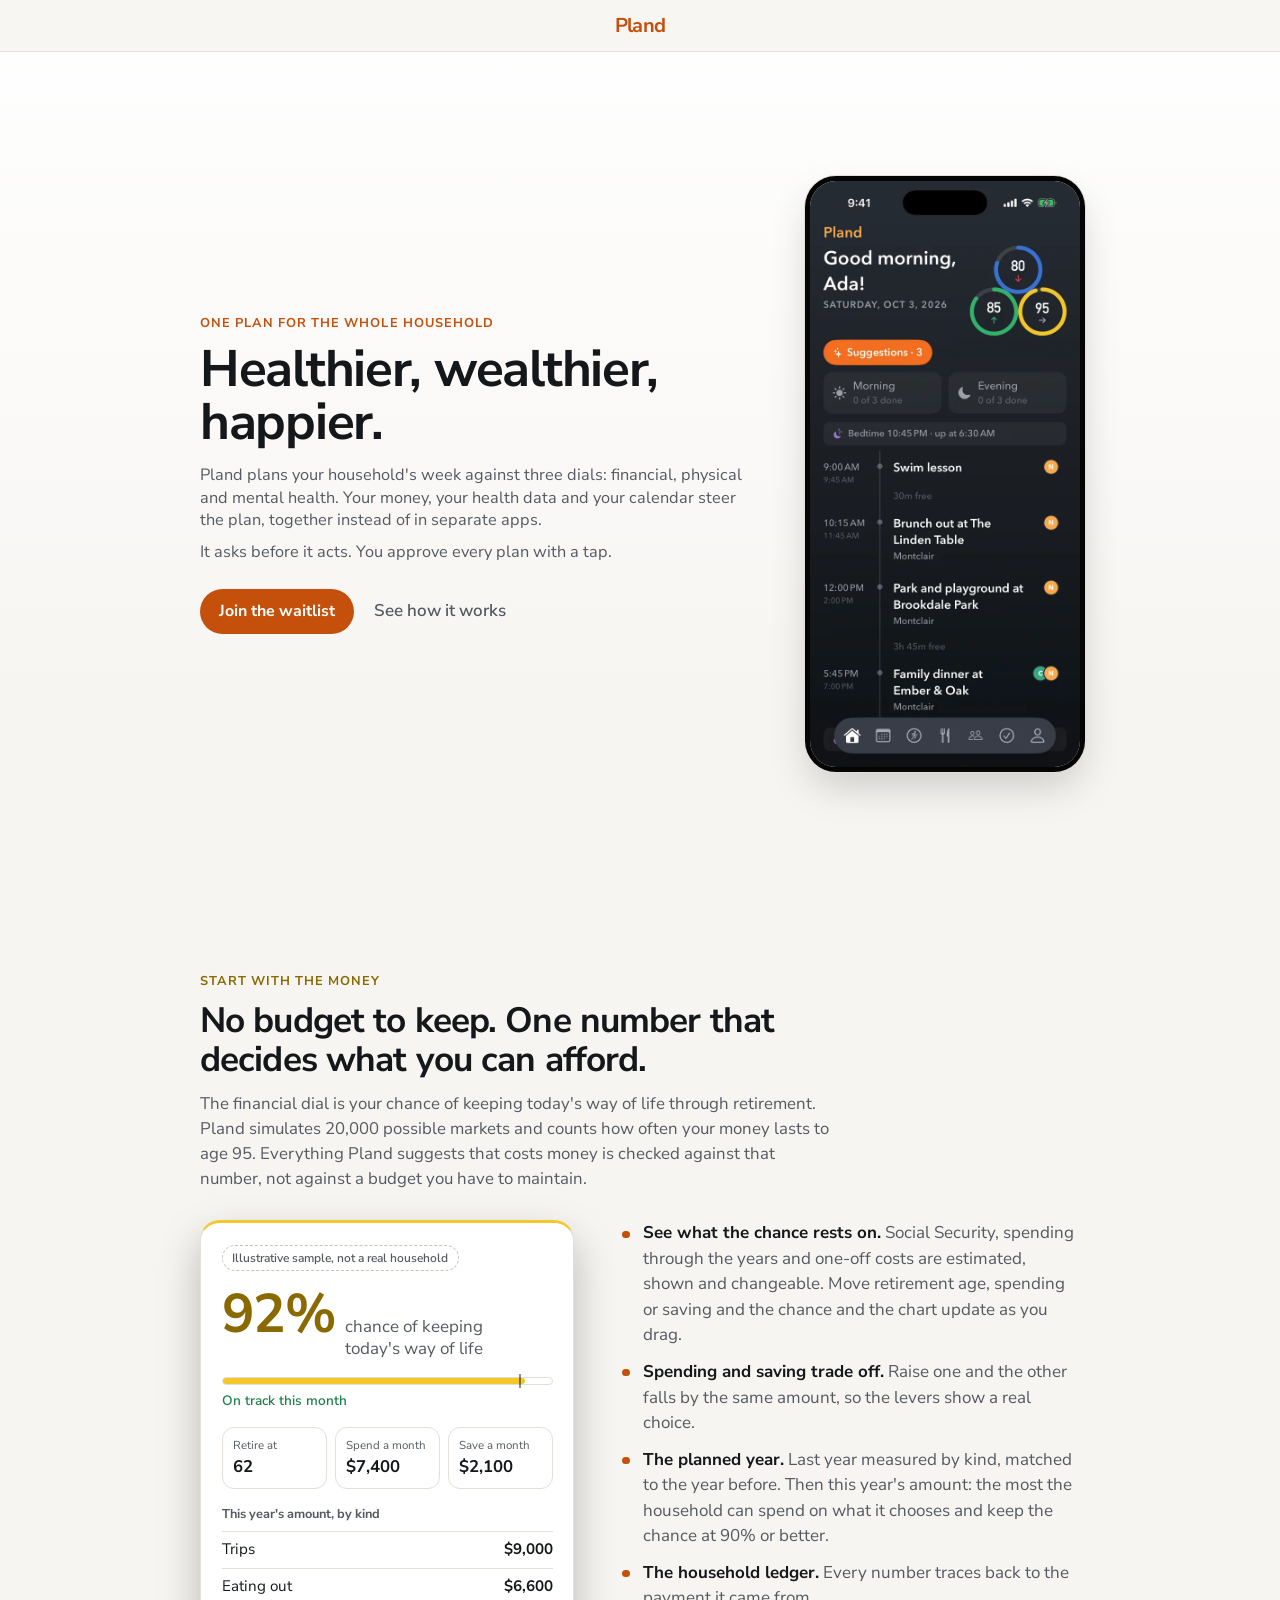
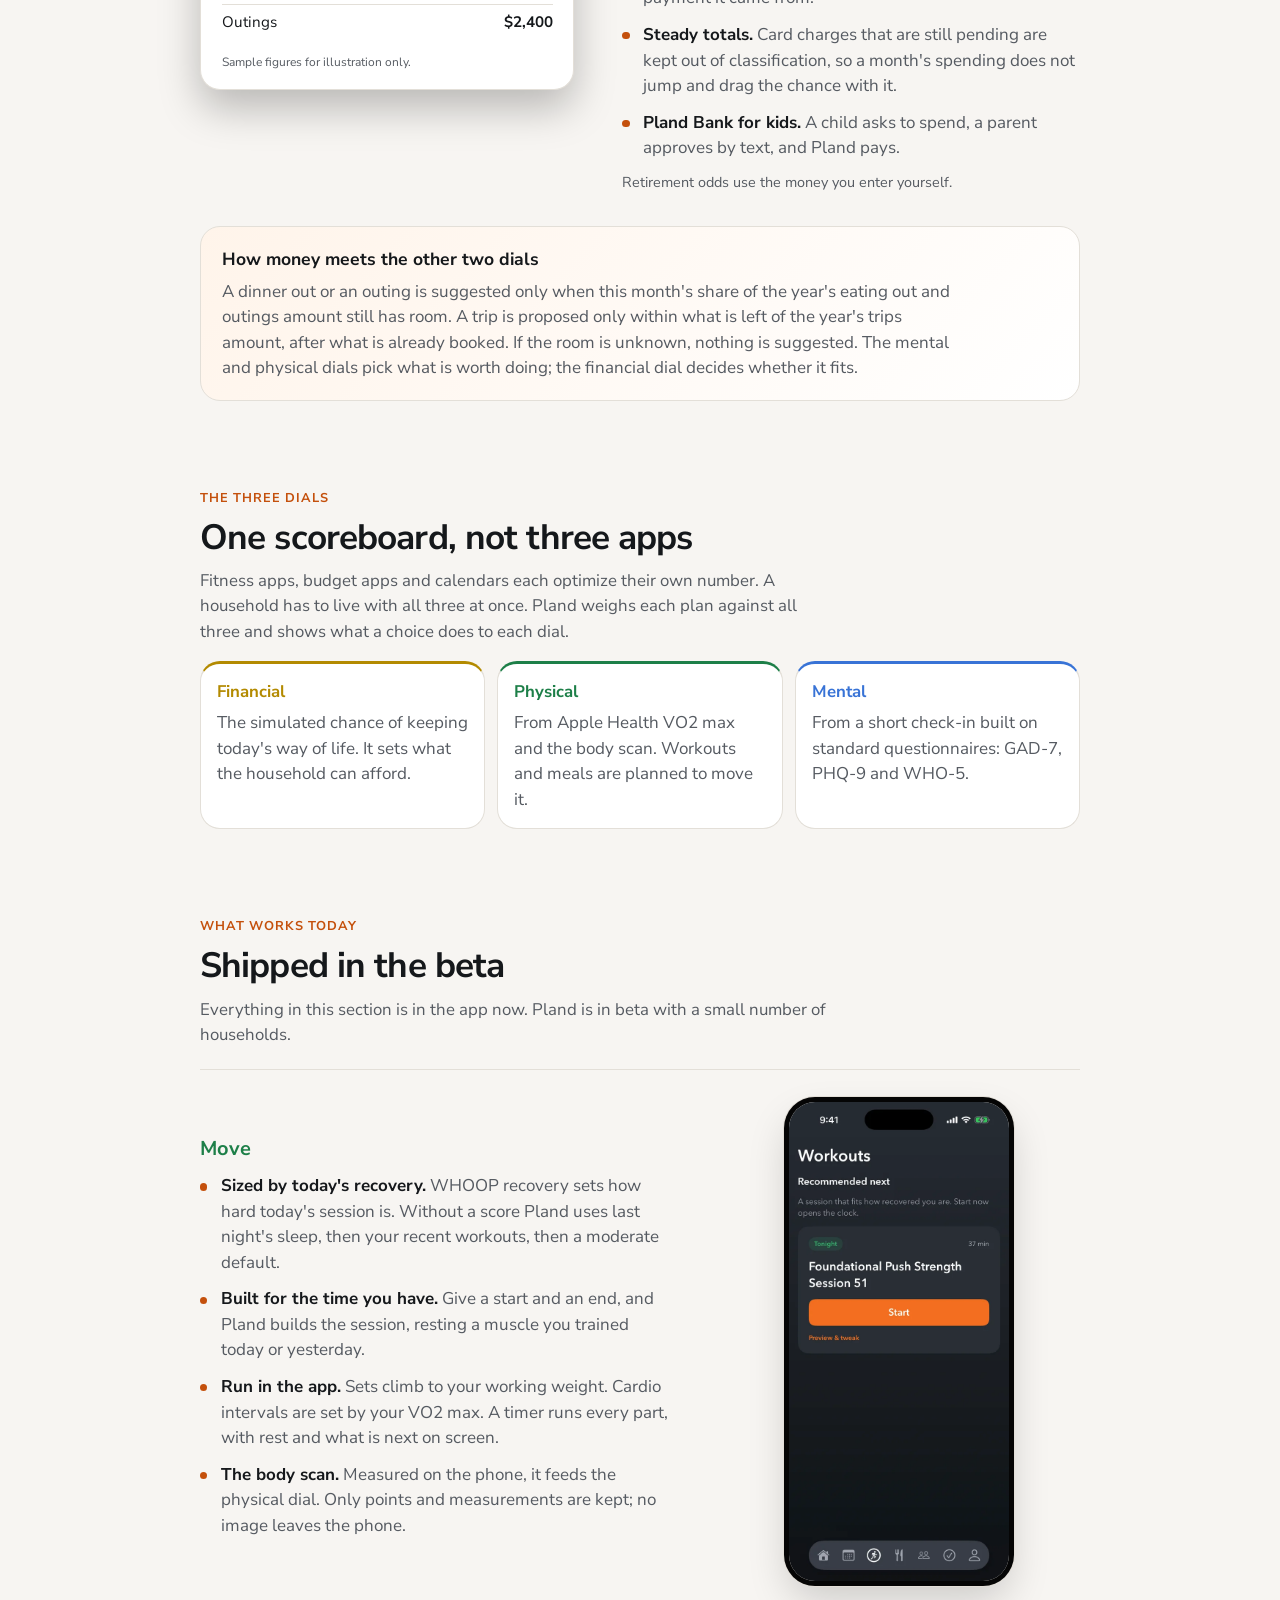
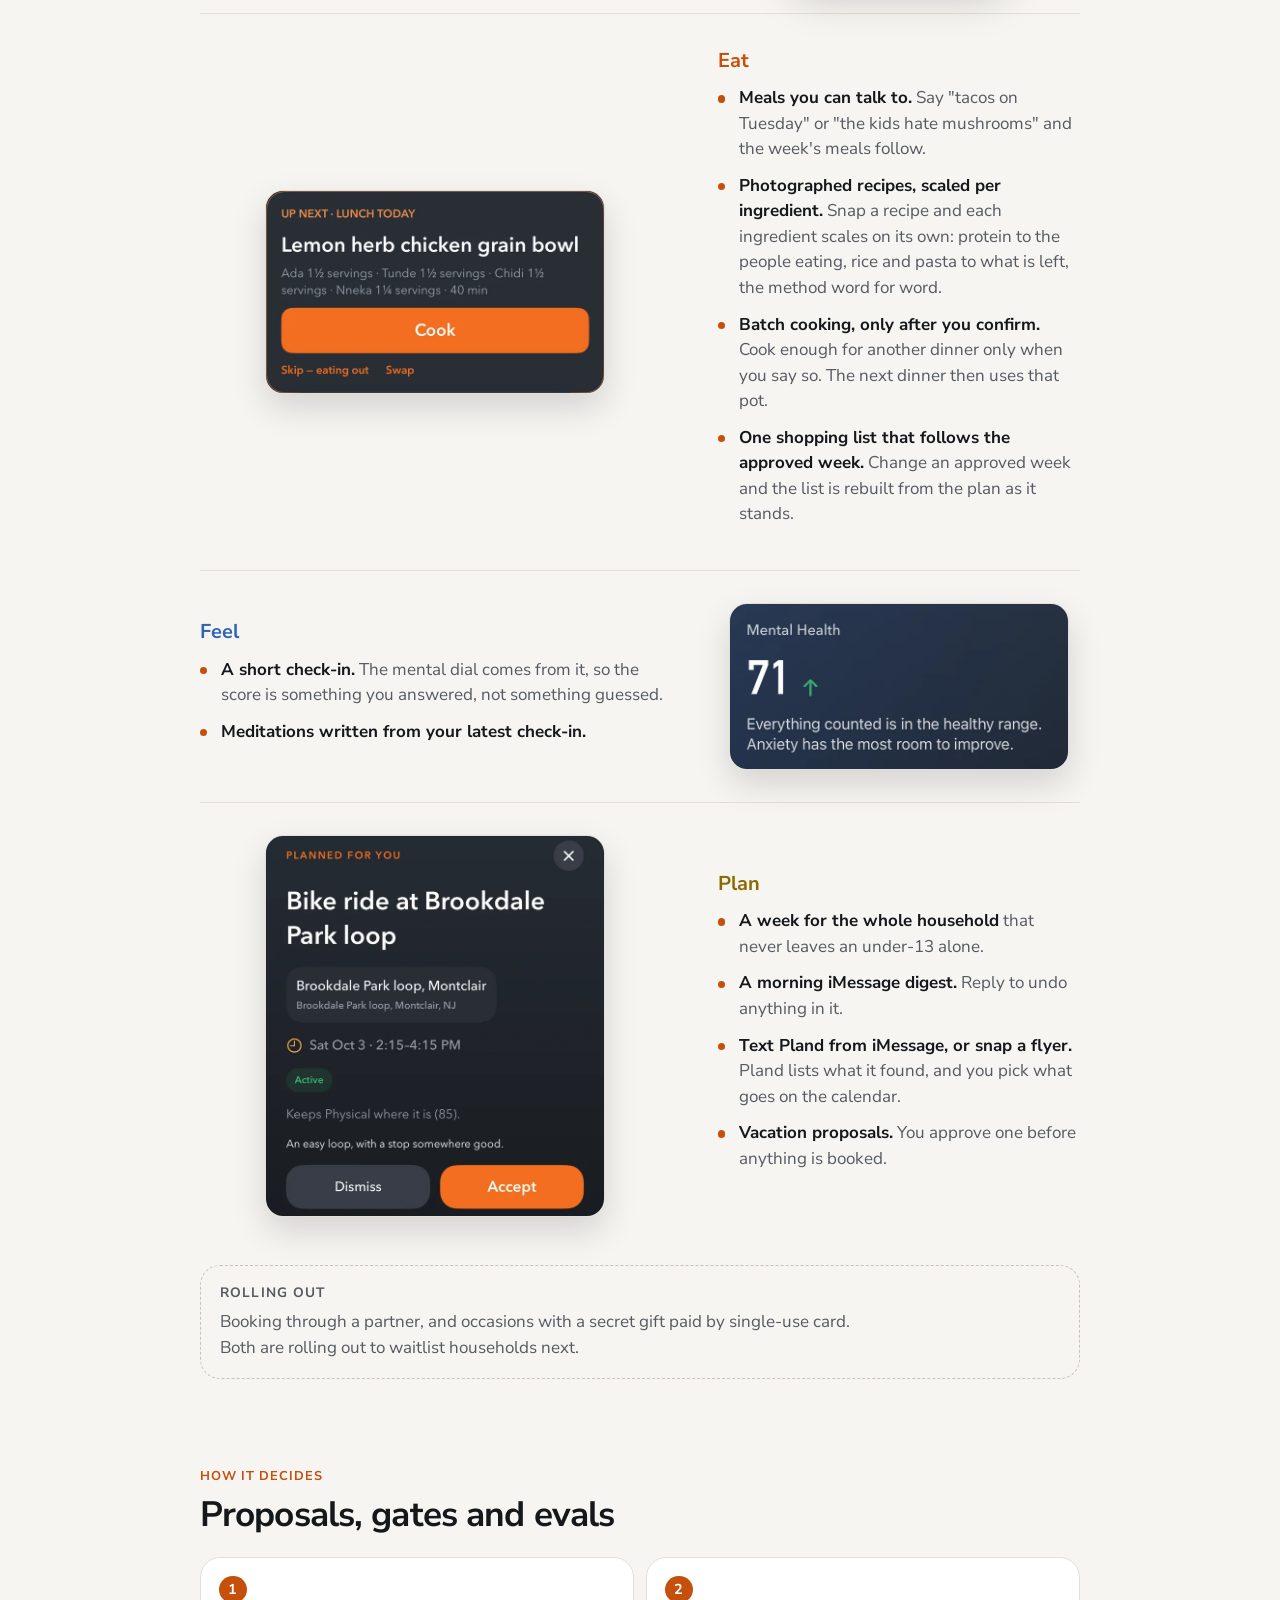
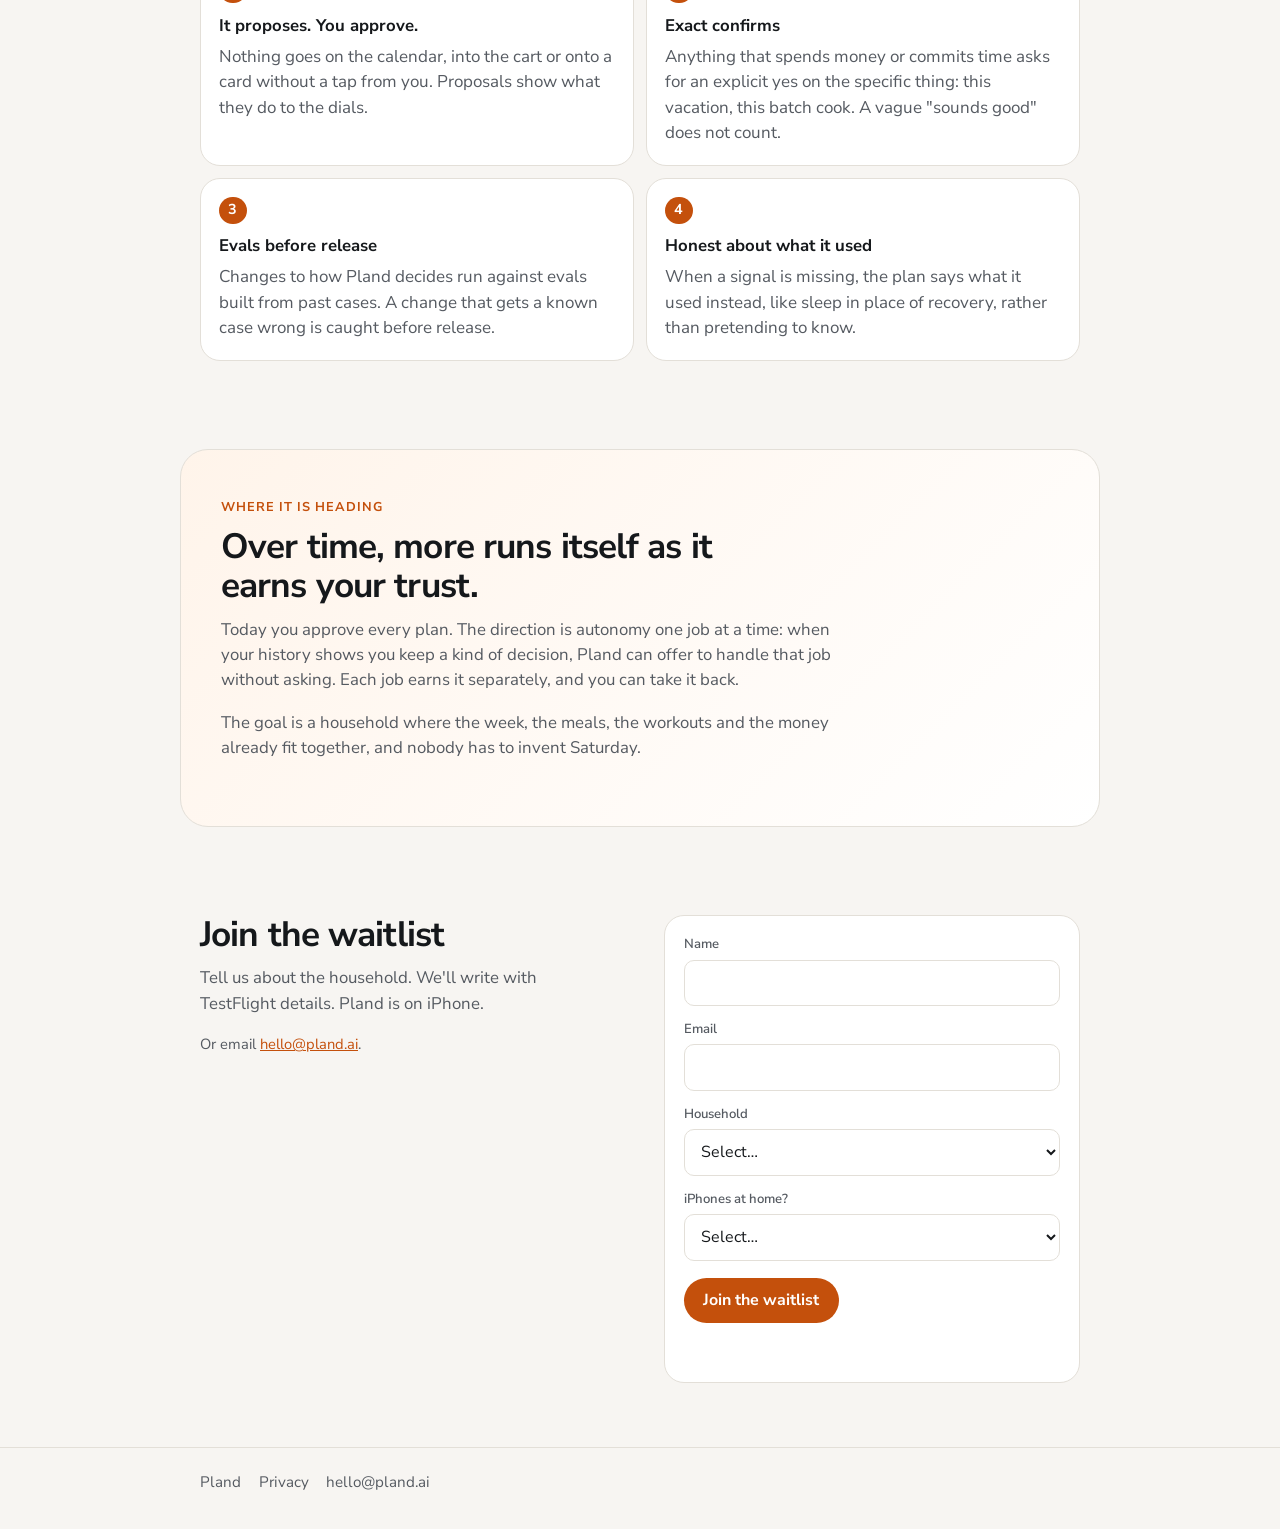
==== commit deeadec6: "Lead with the financial dial; deepen workouts and meals; rolling-out wording" ====
--- a/index.html
+++ b/index.html
@@ -25,7 +25,7 @@
   <!-- frame-ancestors is ignored in a meta tag, so this does not stop framing. -->
   <meta http-equiv="Content-Security-Policy" content="default-src 'self'; script-src 'self'; style-src 'self'; img-src 'self' data:; connect-src 'self' https://api.pland.ai; form-action 'self' mailto: https://api.pland.ai; base-uri 'self'; object-src 'none'; frame-ancestors 'none'" />
   <link rel="canonical" href="https://pland.ai/" />
-  <link rel="stylesheet" href="/site.css" />
+  <link rel="stylesheet" href="site.css" />
 </head>
 <body>
   <header>
@@ -40,13 +40,64 @@
       <div class="hero-copy">
         <p class="eyebrow">One plan for the whole household</p>
         <h1>Healthier, wealthier, happier.</h1>
-        <p class="dek">Pland plans your household's week against three dials: physical, mental and financial health. Your calendar, your health data and your money steer the plan, together instead of in separate apps.</p>
+        <p class="dek">Pland plans your household's week against three dials: financial, physical and mental health. Your money, your health data and your calendar steer the plan, together instead of in separate apps.</p>
         <p class="dek">It asks before it acts. You approve every plan with a tap.</p>
       </div>
-      <img class="hero-shot" src="/images/app/home-okafor.webp" width="600" height="1304" alt="Pland home for a sample household: Saturday already has a plan, with the physical, mental and financial dials." />
+      <img class="hero-shot" src="images/app/home-okafor.webp" width="600" height="1304" alt="Pland home for a sample household: Saturday already has a plan, with the physical, mental and financial dials." />
       <div class="hero-cta">
         <a class="btn" id="hero-cta" href="#waitlist">Join the waitlist</a>
-        <a class="link-more" href="#dials">See how it works</a>
+        <a class="link-more" href="#money">See how it works</a>
+      </div>
+    </div>
+  </section>
+
+  <section class="band money" id="money" aria-labelledby="money-title">
+    <div class="wrap">
+      <p class="kicker kicker-money">Start with the money</p>
+      <h2 id="money-title">No budget to keep. One number that decides what you can afford.</h2>
+      <p class="lead">The financial dial is your chance of keeping today's way of life through retirement. Pland simulates 20,000 possible markets and counts how often your money lasts to age 95. Everything Pland suggests that costs money is checked against that number, not against a budget you have to maintain.</p>
+
+      <div class="money-grid">
+        <figure class="money-card" aria-labelledby="sample-cap">
+          <p class="sample-tag">Illustrative sample, not a real household</p>
+          <div class="chance">
+            <span class="chance-n">92%</span>
+            <span class="chance-l">chance of keeping today's way of life</span>
+          </div>
+          <div class="meter" aria-hidden="true"><span class="meter-fill"></span><span class="meter-mark"></span></div>
+          <p class="meter-note">On track this month</p>
+          <dl class="levers">
+            <div><dt>Retire at</dt><dd>62</dd></div>
+            <div><dt>Spend a month</dt><dd>$7,400</dd></div>
+            <div><dt>Save a month</dt><dd>$2,100</dd></div>
+          </dl>
+          <div class="year">
+            <p class="year-h">This year's amount, by kind</p>
+            <ul class="year-rows">
+              <li><span>Trips</span><span>$9,000</span></li>
+              <li><span>Eating out</span><span>$6,600</span></li>
+              <li><span>Outings</span><span>$2,400</span></li>
+            </ul>
+          </div>
+          <figcaption id="sample-cap">Sample figures for illustration only.</figcaption>
+        </figure>
+
+        <div class="money-copy">
+          <ul class="ticks">
+            <li><strong>See what the chance rests on.</strong> Social Security, spending through the years and one-off costs are estimated, shown and changeable. Move retirement age, spending or saving and the chance and the chart update as you drag.</li>
+            <li><strong>Spending and saving trade off.</strong> Raise one and the other falls by the same amount, so the levers show a real choice.</li>
+            <li><strong>The planned year.</strong> Last year measured by kind, matched to the year before. Then this year's amount: the most the household can spend on what it chooses and keep the chance at 90% or better.</li>
+            <li><strong>The household ledger.</strong> Every number traces back to the payment it came from.</li>
+            <li><strong>Steady totals.</strong> Card charges that are still pending are kept out of classification, so a month's spending does not jump and drag the chance with it.</li>
+            <li><strong>Pland Bank for kids.</strong> A child asks to spend, a parent approves by text, and Pland pays.</li>
+          </ul>
+          <p class="fine-print">Retirement odds use the money you enter yourself.</p>
+        </div>
+      </div>
+
+      <div class="tradeoff">
+        <h3>How money meets the other two dials</h3>
+        <p>A dinner out or an outing is suggested only when this month's share of the year's eating out and outings amount still has room. A trip is proposed only within what is left of the year's trips amount, after what is already booked. If the room is unknown, nothing is suggested. The mental and physical dials pick what is worth doing; the financial dial decides whether it fits.</p>
       </div>
     </div>
   </section>
@@ -57,20 +108,19 @@
       <h2 id="dials-title">One scoreboard, not three apps</h2>
       <p class="lead">Fitness apps, budget apps and calendars each optimize their own number. A household has to live with all three at once. Pland weighs each plan against all three and shows what a choice does to each dial.</p>
       <div class="dial-grid">
+        <article class="dial dial-financial">
+          <h3>Financial</h3>
+          <p>The simulated chance of keeping today's way of life. It sets what the household can afford.</p>
+        </article>
         <article class="dial dial-physical">
           <h3>Physical</h3>
-          <p>From Apple Health VO2 max and the body scan. Movement and food are planned to move it.</p>
+          <p>From Apple Health VO2 max and the body scan. Workouts and meals are planned to move it.</p>
         </article>
         <article class="dial dial-mental">
           <h3>Mental</h3>
           <p>From a short check-in built on standard questionnaires: GAD-7, PHQ-9 and WHO-5.</p>
         </article>
-        <article class="dial dial-financial">
-          <h3>Financial</h3>
-          <p>Retirement odds: your chance of keeping today's way of life, once you enter your money. No budget to type in and abandon.</p>
-        </article>
-      </div>
-      <p class="note">When the dials pull against each other, the plan says so. A dinner out can be good for the mental dial and cost the financial one, and you see that before you say yes.</p>
+      </div>
     </div>
   </section>
 
@@ -84,25 +134,26 @@
         <div class="feature-copy">
           <h3 class="tag-physical">Move</h3>
           <ul class="ticks">
-            <li><strong>Workout sessions in the app.</strong> Sets, reps and a start button, not a link to another app.</li>
-            <li><strong>Sized by your wearable.</strong> WHOOP recovery sets how hard today's session is. Without a score it uses last night's sleep, then your recent workouts, then a moderate default.</li>
+            <li><strong>Sized by today's recovery.</strong> WHOOP recovery sets how hard today's session is. Without a score Pland uses last night's sleep, then your recent workouts, then a moderate default.</li>
+            <li><strong>Built for the time you have.</strong> Give a start and an end, and Pland builds the session, resting a muscle you trained today or yesterday.</li>
+            <li><strong>Run in the app.</strong> Sets climb to your working weight. Cardio intervals are set by your VO2 max. A timer runs every part, with rest and what is next on screen.</li>
             <li><strong>The body scan.</strong> Measured on the phone, it feeds the physical dial. Only points and measurements are kept; no image leaves the phone.</li>
           </ul>
         </div>
-        <img class="feature-shot phone" src="/images/app/workouts-bell.webp" width="600" height="1304" alt="Pland workouts screen for a sample household: a recommended strength session with a Start button." />
+        <img class="feature-shot phone" src="images/app/workouts-bell.webp" width="600" height="1304" alt="Pland workouts screen for a sample household: a recommended strength session with a Start button." />
       </div>
 
       <div class="feature-row flip">
         <div class="feature-copy">
           <h3 class="tag-food">Eat</h3>
           <ul class="ticks">
-            <li><strong>Meals you can talk to.</strong> Ask for a change in plain words and the week's meals update.</li>
-            <li><strong>Photographed recipes, scaled per ingredient.</strong> Snap a recipe and Pland scales each ingredient for the people eating.</li>
-            <li><strong>Batch cooking, only after you confirm.</strong> Pland proposes it and waits for an explicit yes.</li>
-            <li><strong>One shopping list.</strong> It follows the week you approved.</li>
-          </ul>
-        </div>
-        <img class="feature-shot crop" src="/images/app/crop-meal-next.webp" width="700" height="418" alt="Pland meal card for a sample household: lunch today, with servings scaled per person and a Cook button." />
+            <li><strong>Meals you can talk to.</strong> Say "tacos on Tuesday" or "the kids hate mushrooms" and the week's meals follow.</li>
+            <li><strong>Photographed recipes, scaled per ingredient.</strong> Snap a recipe and each ingredient scales on its own: protein to the people eating, rice and pasta to what is left, the method word for word.</li>
+            <li><strong>Batch cooking, only after you confirm.</strong> Cook enough for another dinner only when you say so. The next dinner then uses that pot.</li>
+            <li><strong>One shopping list that follows the approved week.</strong> Change an approved week and the list is rebuilt from the plan as it stands.</li>
+          </ul>
+        </div>
+        <img class="feature-shot crop" src="images/app/crop-meal-next.webp" width="700" height="418" alt="Pland meal card for a sample household: lunch today, with servings scaled per person and a Cook button." />
       </div>
 
       <div class="feature-row">
@@ -113,7 +164,7 @@
             <li><strong>Meditations written from your latest check-in.</strong></li>
           </ul>
         </div>
-        <img class="feature-shot crop" src="/images/app/crop-mental.webp" width="700" height="341" alt="Pland mental health card for a sample user: a score of 71, with anxiety named as the area with the most room to improve." />
+        <img class="feature-shot crop" src="images/app/crop-mental.webp" width="700" height="341" alt="Pland mental health card for a sample user: a score of 71, with anxiety named as the area with the most room to improve." />
       </div>
 
       <div class="feature-row flip">
@@ -124,16 +175,14 @@
             <li><strong>A morning iMessage digest.</strong> Reply to undo anything in it.</li>
             <li><strong>Text Pland from iMessage, or snap a flyer.</strong> Pland lists what it found, and you pick what goes on the calendar.</li>
             <li><strong>Vacation proposals.</strong> You approve one before anything is booked.</li>
-            <li><strong>The planned year.</strong> The year ahead laid out, not only this week.</li>
-            <li><strong>Kids' wallet in Pland Bank.</strong> A child asks to spend, a parent approves, and Pland pays.</li>
-          </ul>
-        </div>
-        <img class="feature-shot crop" src="/images/app/crop-plan.webp" width="700" height="787" alt="Pland suggestion for a sample household: a Saturday bike ride, with the effect on the physical dial and Accept and Dismiss buttons." />
+          </ul>
+        </div>
+        <img class="feature-shot crop" src="images/app/crop-plan.webp" width="700" height="787" alt="Pland suggestion for a sample household: a Saturday bike ride, with the effect on the physical dial and Accept and Dismiss buttons." />
       </div>
 
       <div class="rolling">
         <h3>Rolling out</h3>
-        <p>Booking through a partner, and occasions with a secret gift paid by single-use card. Both run for our first household today and are rolling out to waitlist households next.</p>
+        <p>Booking through a partner, and occasions with a secret gift paid by single-use card. Both are rolling out to waitlist households next.</p>
       </div>
     </div>
   </section>
@@ -222,6 +271,6 @@
     </div>
   </footer>
 
-  <script src="/waitlist.js"></script>
+  <script src="waitlist.js"></script>
 </body>
 </html>
--- a/site.css
+++ b/site.css
@@ -3,7 +3,7 @@
   font-style: normal;
   font-weight: 400 700;
   font-display: swap;
-  src: url("/fonts/nunito-sans-latin-ext.woff2") format("woff2");
+  src: url("fonts/nunito-sans-latin-ext.woff2") format("woff2");
   unicode-range: U+0100-02BA, U+02BD-02C5, U+02C7-02CC, U+02CE-02D7, U+02DD-02FF, U+0304, U+0308, U+0329, U+1D00-1DBF, U+1E00-1E9F, U+1EF2-1EFF, U+2020, U+20A0-20AB, U+20AD-20C4, U+2113, U+2C60-2C7F, U+A720-A7FF;
 }
 @font-face {
@@ -11,7 +11,7 @@
   font-style: normal;
   font-weight: 400 700;
   font-display: swap;
-  src: url("/fonts/nunito-sans-latin.woff2") format("woff2");
+  src: url("fonts/nunito-sans-latin.woff2") format("woff2");
   unicode-range: U+0000-00FF, U+0131, U+0152-0153, U+02BB-02BC, U+02C6, U+02DA, U+02DC, U+0304, U+0308, U+0329, U+2000-206F, U+20AC, U+2122, U+2191, U+2193, U+2212, U+2215, U+FEFF, U+FFFD;
 }
 
@@ -439,3 +439,59 @@
   .hero-copy { align-self: end; }
   .hero-cta { align-self: start; }
 }
+
+/* Money lead */
+.kicker-money { color: var(--financial-text); }
+.money h2 { max-width: 40rem; }
+.money-grid { display: grid; gap: 2rem; margin-top: 1.8rem; align-items: start; }
+.money-card {
+  margin: 0;
+  background: var(--bg-card);
+  border: 1px solid var(--border);
+  border-top: 3px solid var(--financial);
+  border-radius: var(--radius);
+  padding: 1.3rem 1.3rem 1.1rem;
+  box-shadow: 0 18px 40px rgba(0, 0, 0, 0.25);
+}
+.sample-tag {
+  display: inline-block;
+  margin: 0 0 1rem;
+  padding: 0.2rem 0.6rem;
+  border-radius: 999px;
+  border: 1px dashed var(--border-strong);
+  color: var(--muted);
+  font-size: 0.75rem;
+  font-weight: 600;
+}
+.chance { display: flex; align-items: baseline; gap: 0.7rem; flex-wrap: wrap; }
+.chance-n { font-size: 3.4rem; font-weight: 700; line-height: 1; letter-spacing: -0.03em; color: var(--financial-text); }
+.chance-l { color: var(--muted); max-width: 12rem; line-height: 1.3; }
+.meter { position: relative; height: 8px; margin: 1rem 0 0.4rem; border-radius: 999px; background: var(--bg-elevated); border: 1px solid var(--border); }
+.meter-fill { position: absolute; left: 0; top: 0; bottom: 0; width: 92%; border-radius: 999px; background: var(--financial); }
+.meter-mark { position: absolute; left: 90%; top: -4px; bottom: -4px; width: 2px; background: var(--text); opacity: 0.5; }
+.meter-note { margin: 0 0 1rem; font-size: 0.85rem; color: var(--physical); font-weight: 600; }
+.levers { display: grid; grid-template-columns: repeat(3, 1fr); gap: 0.5rem; margin: 0 0 1rem; }
+.levers div { background: var(--bg-elevated); border: 1px solid var(--border); border-radius: 12px; padding: 0.55rem 0.65rem; }
+.levers dt { font-size: 0.72rem; color: var(--muted); }
+.levers dd { margin: 0; font-weight: 700; font-size: 1.05rem; }
+.year-h { margin: 0 0 0.4rem; font-size: 0.8rem; font-weight: 700; color: var(--muted); }
+.year-rows { list-style: none; margin: 0; padding: 0; }
+.year-rows li { display: flex; justify-content: space-between; padding: 0.4rem 0; border-top: 1px solid var(--border); font-size: 0.95rem; }
+.year-rows li span:last-child { font-weight: 700; font-variant-numeric: tabular-nums; }
+.money-card figcaption { margin-top: 0.8rem; font-size: 0.75rem; color: var(--muted); }
+.fine-print { color: var(--muted); font-size: 0.9rem; margin: 0.4rem 0 0; }
+.tradeoff {
+  margin-top: 2rem;
+  padding: 1.2rem 1.3rem;
+  border-radius: var(--radius);
+  background: var(--vision-bg);
+  border: 1px solid var(--border);
+}
+.tradeoff h3 { font-size: 1.1rem; margin-bottom: 0.4rem; }
+.tradeoff p { margin: 0; color: var(--muted); max-width: 46rem; }
+@media (min-width: 860px) {
+  .money-grid { grid-template-columns: minmax(0, 0.9fr) minmax(0, 1.1fr); gap: 3rem; }
+}
+@media (max-width: 420px) {
+  .chance-n { font-size: 2.8rem; }
+}
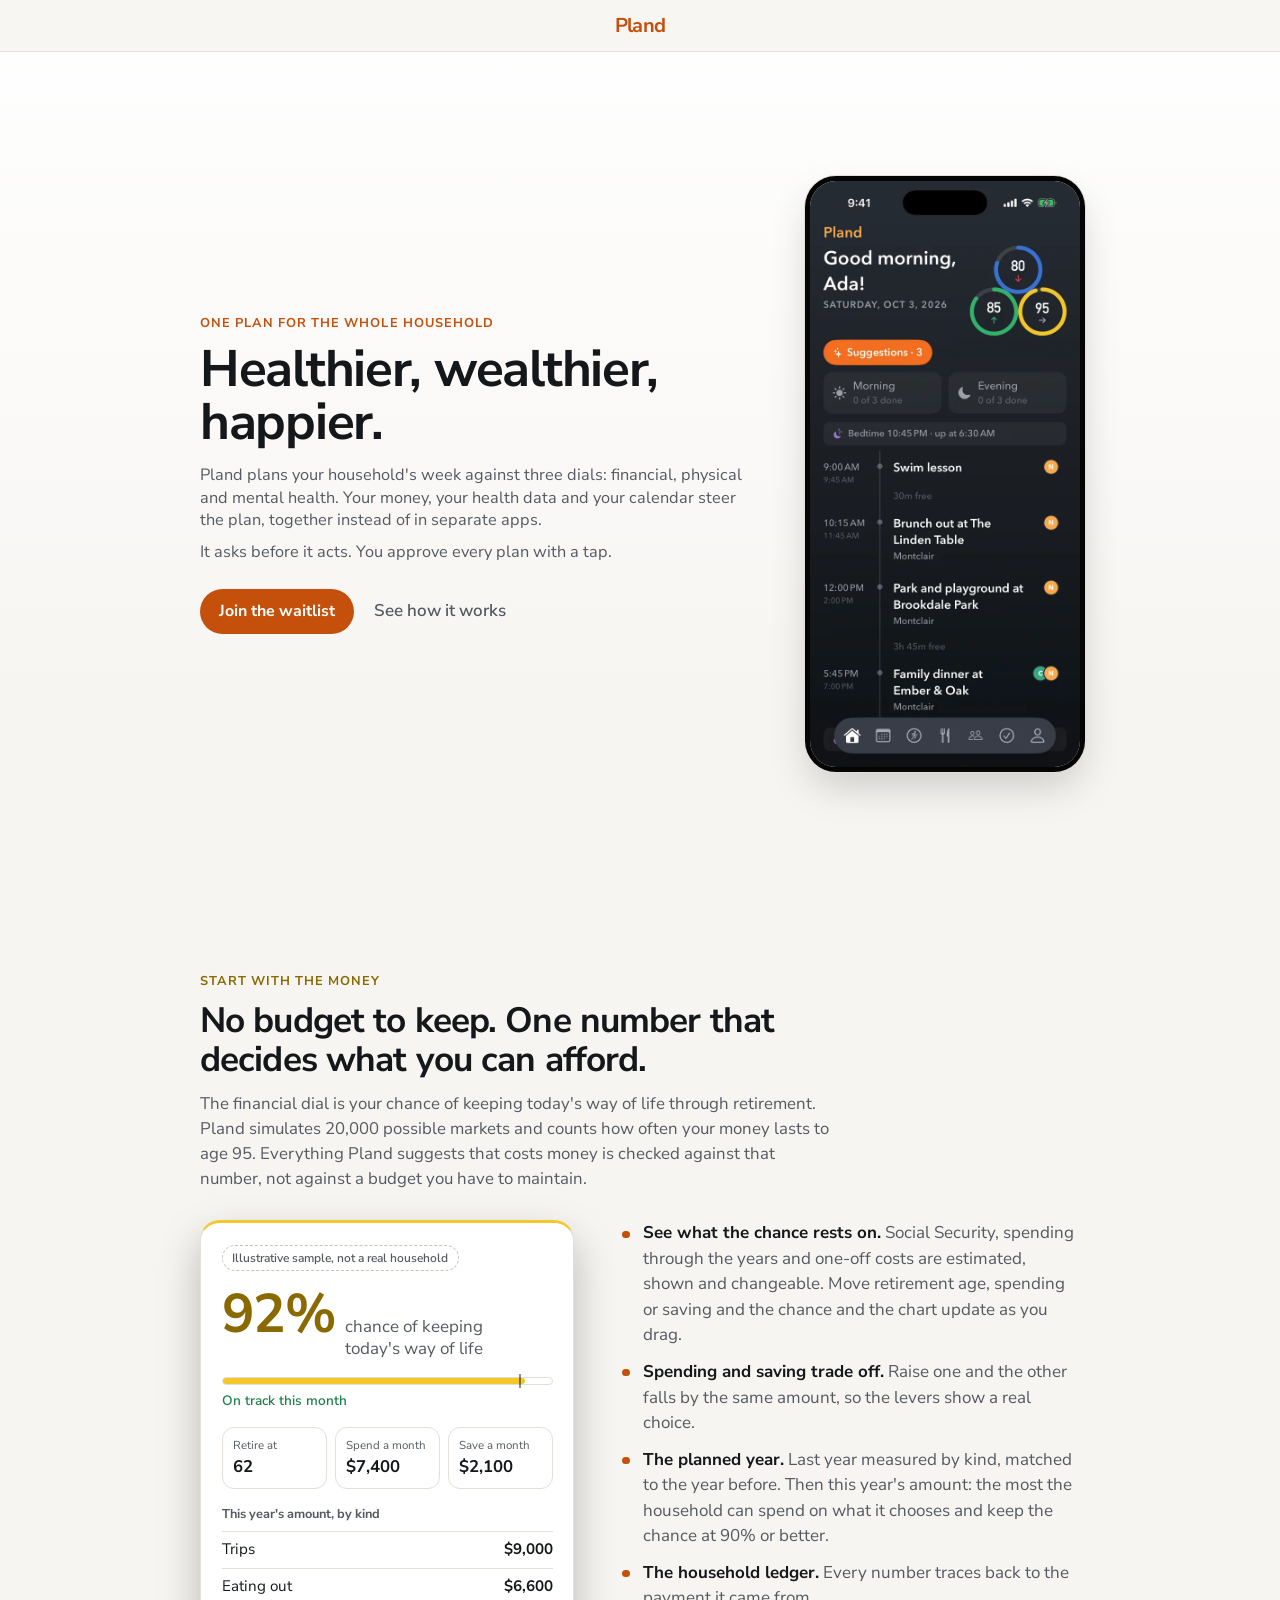
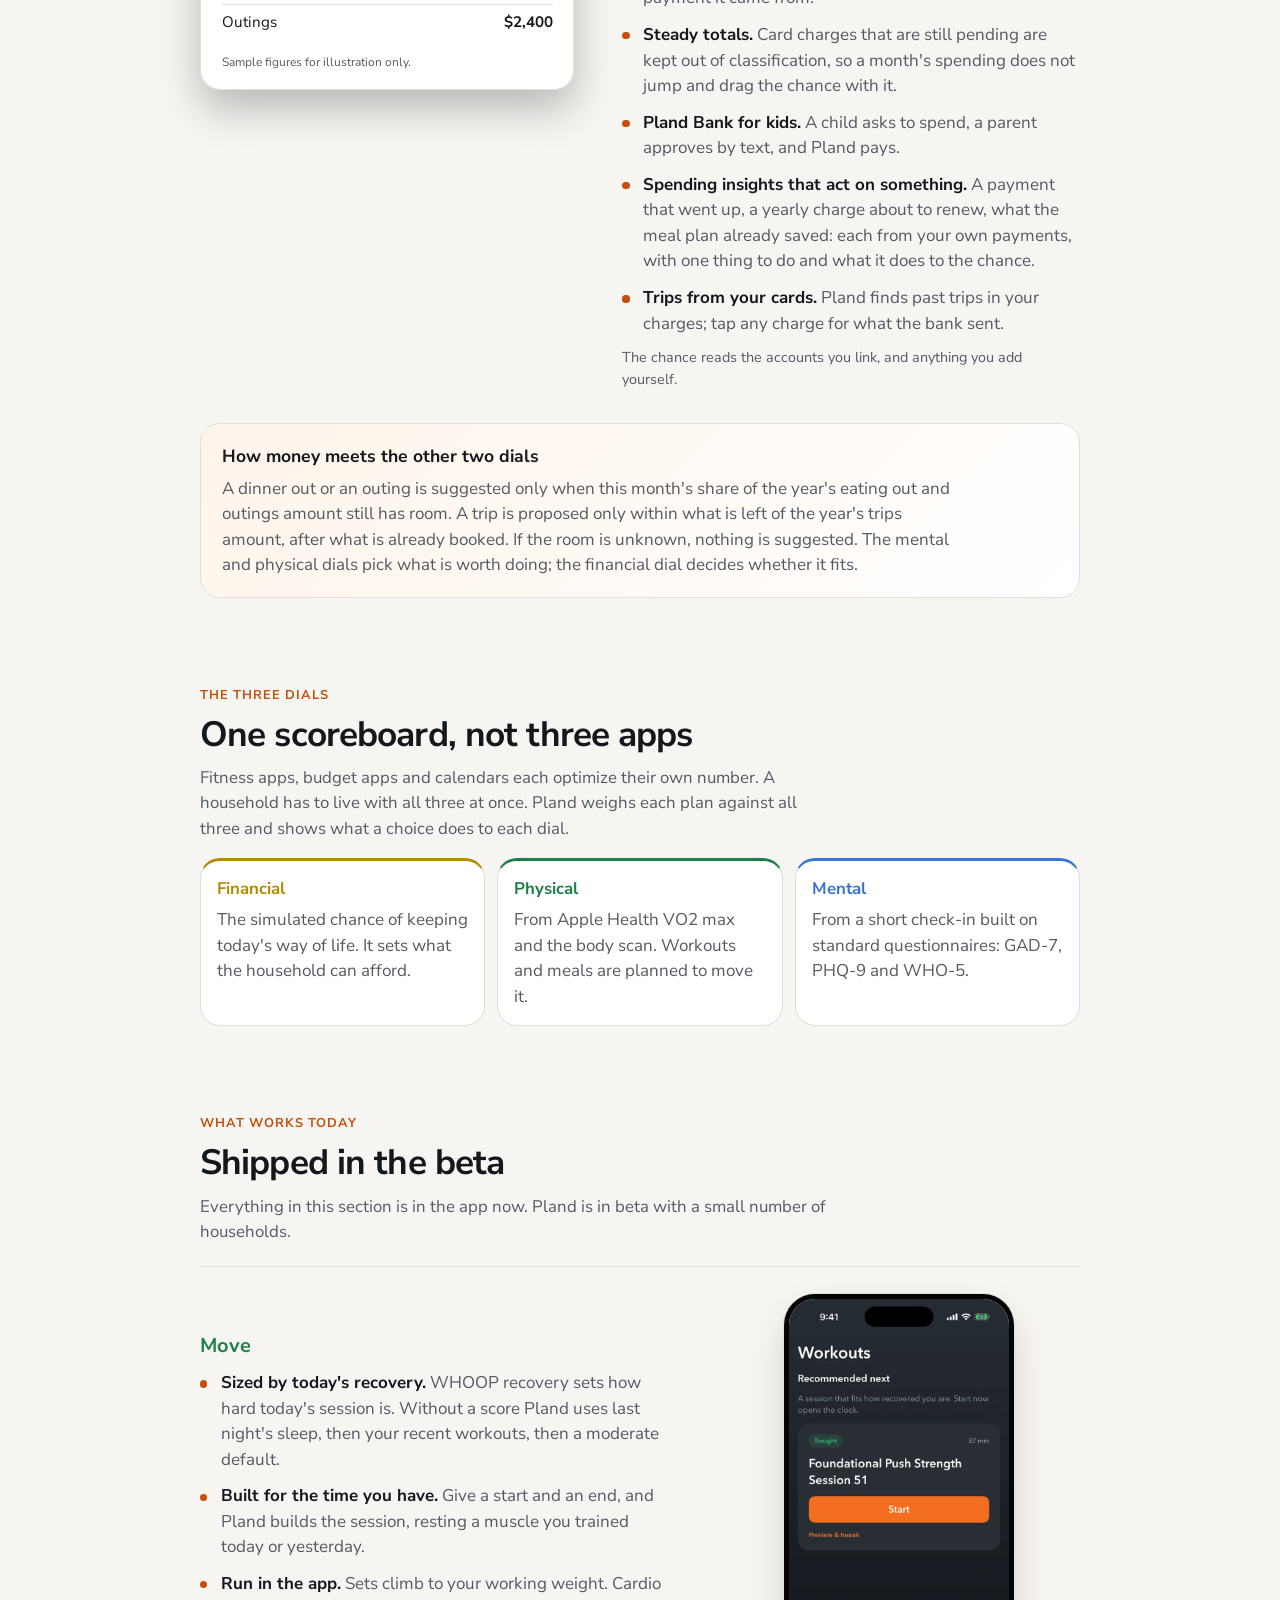
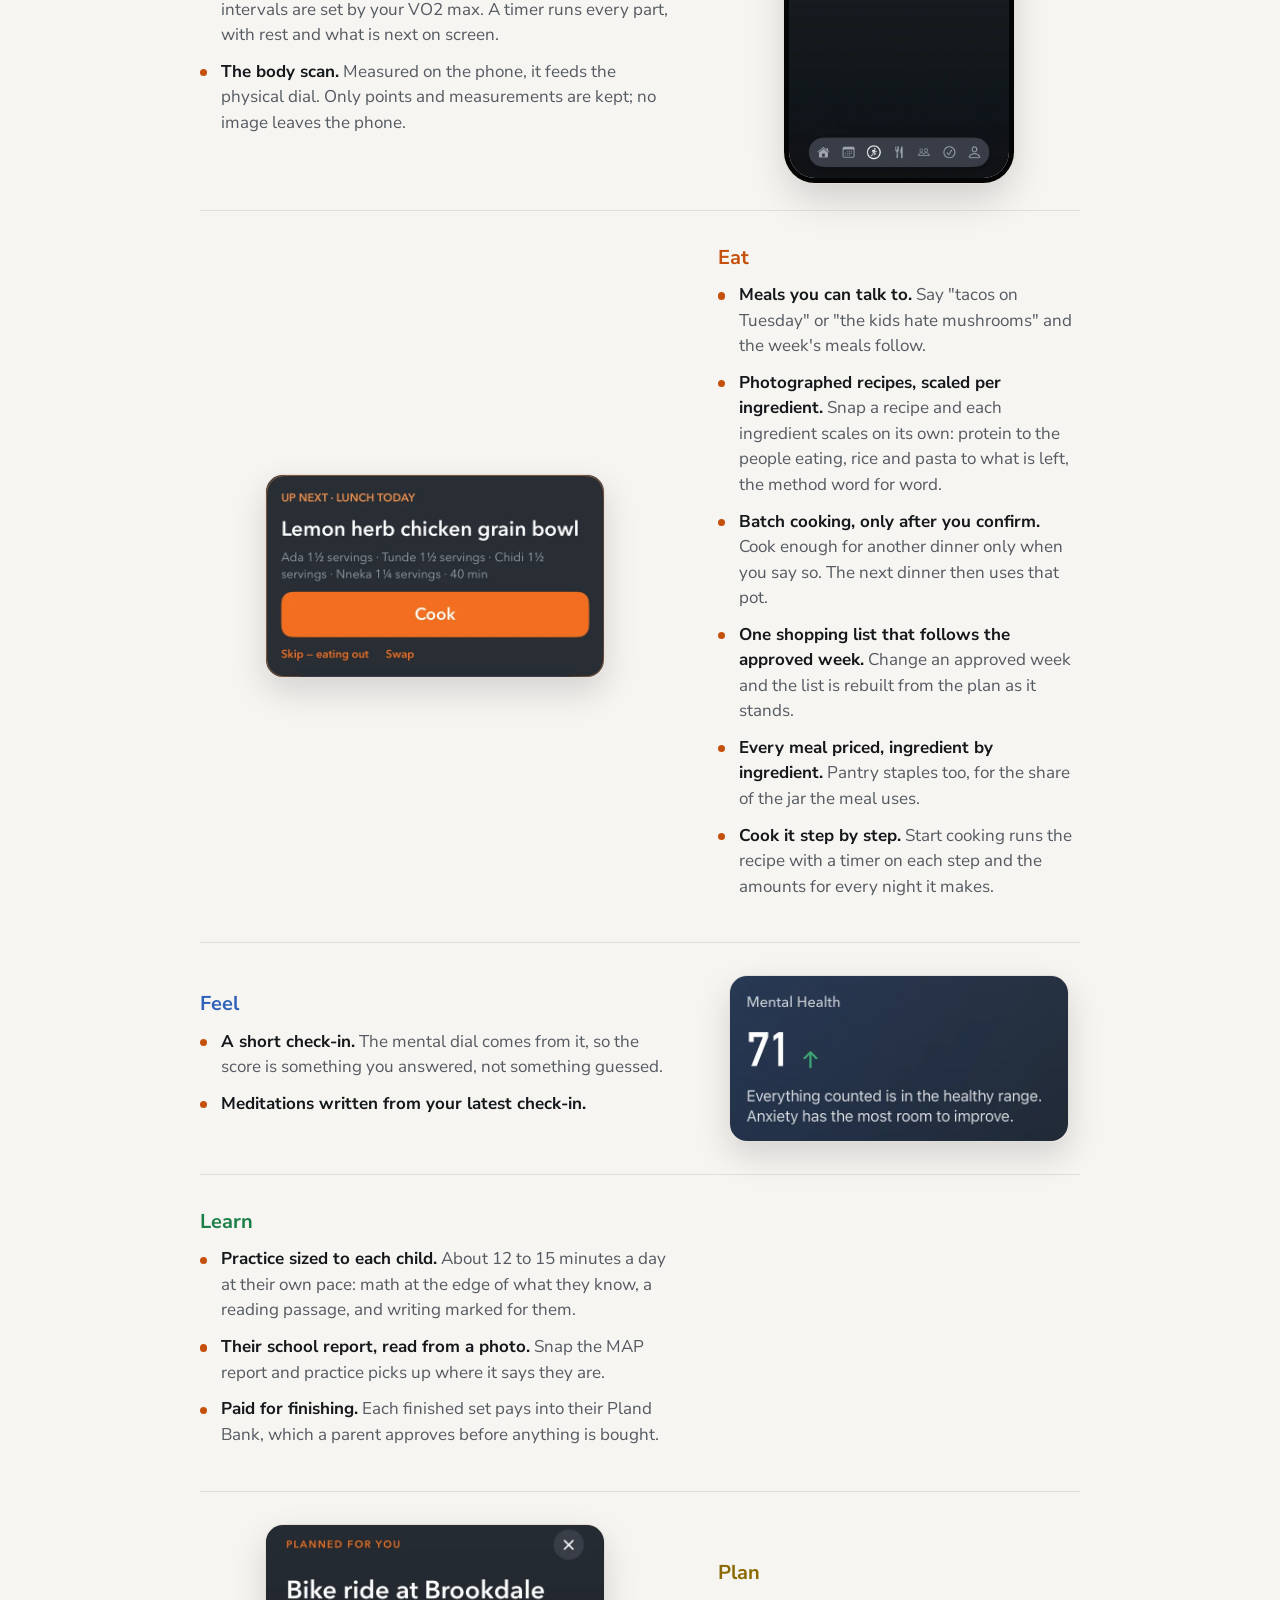
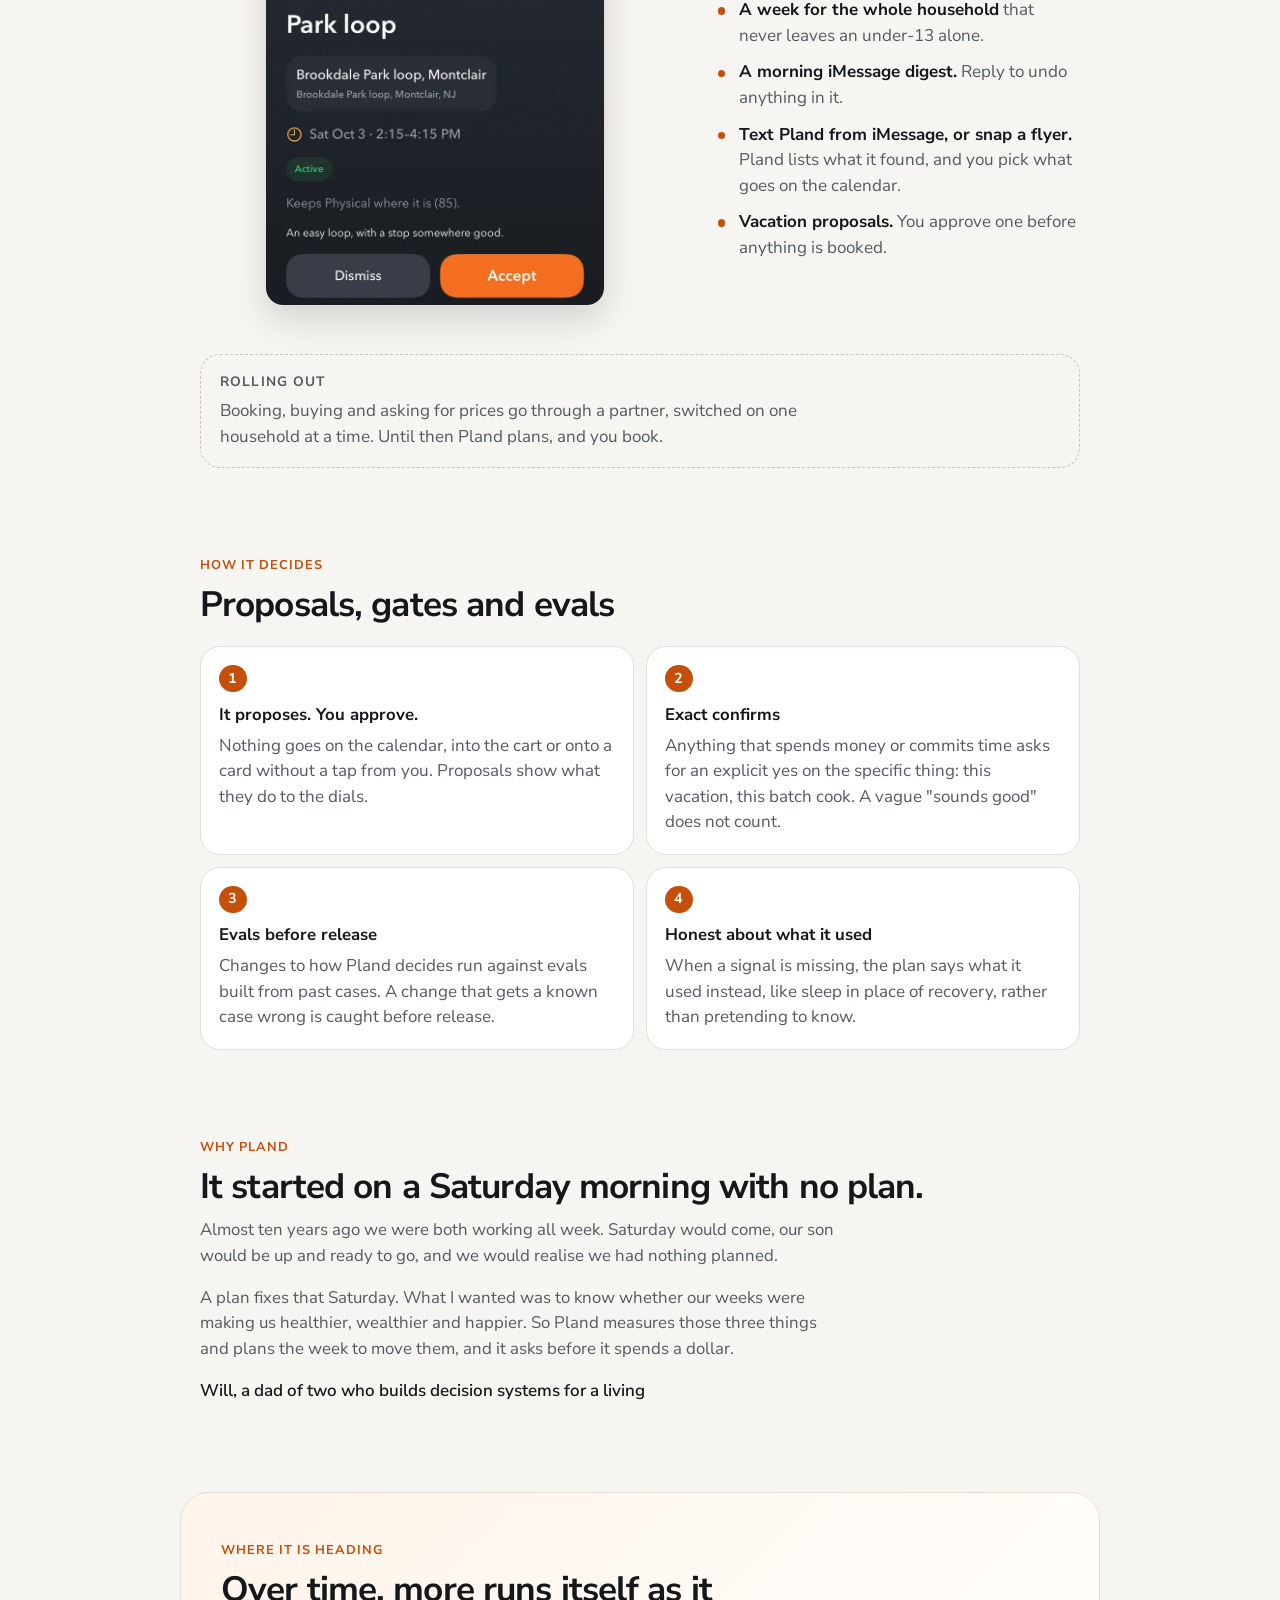
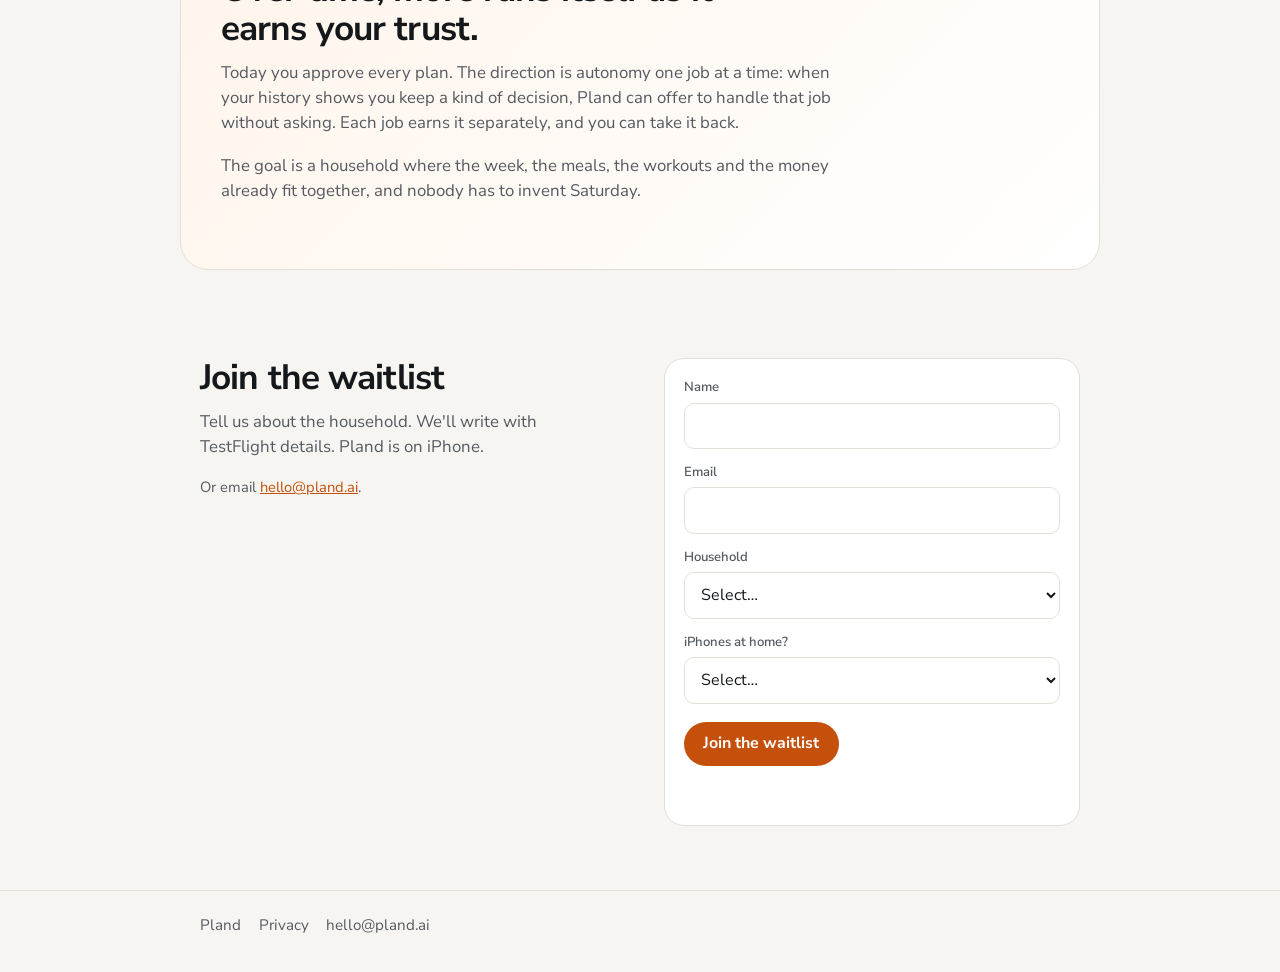
==== commit 481ca657: "Friends launch: the founder story, Learn, spending insights and cooking on the page; the privacy pag" ====
--- a/index.html
+++ b/index.html
@@ -90,8 +90,10 @@
             <li><strong>The household ledger.</strong> Every number traces back to the payment it came from.</li>
             <li><strong>Steady totals.</strong> Card charges that are still pending are kept out of classification, so a month's spending does not jump and drag the chance with it.</li>
             <li><strong>Pland Bank for kids.</strong> A child asks to spend, a parent approves by text, and Pland pays.</li>
-          </ul>
-          <p class="fine-print">Retirement odds use the money you enter yourself.</p>
+            <li><strong>Spending insights that act on something.</strong> A payment that went up, a yearly charge about to renew, what the meal plan already saved: each from your own payments, with one thing to do and what it does to the chance.</li>
+            <li><strong>Trips from your cards.</strong> Pland finds past trips in your charges; tap any charge for what the bank sent.</li>
+          </ul>
+          <p class="fine-print">The chance reads the accounts you link, and anything you add yourself.</p>
         </div>
       </div>
 
@@ -151,6 +153,8 @@
             <li><strong>Photographed recipes, scaled per ingredient.</strong> Snap a recipe and each ingredient scales on its own: protein to the people eating, rice and pasta to what is left, the method word for word.</li>
             <li><strong>Batch cooking, only after you confirm.</strong> Cook enough for another dinner only when you say so. The next dinner then uses that pot.</li>
             <li><strong>One shopping list that follows the approved week.</strong> Change an approved week and the list is rebuilt from the plan as it stands.</li>
+            <li><strong>Every meal priced, ingredient by ingredient.</strong> Pantry staples too, for the share of the jar the meal uses.</li>
+            <li><strong>Cook it step by step.</strong> Start cooking runs the recipe with a timer on each step and the amounts for every night it makes.</li>
           </ul>
         </div>
         <img class="feature-shot crop" src="images/app/crop-meal-next.webp" width="700" height="418" alt="Pland meal card for a sample household: lunch today, with servings scaled per person and a Cook button." />
@@ -165,6 +169,17 @@
           </ul>
         </div>
         <img class="feature-shot crop" src="images/app/crop-mental.webp" width="700" height="341" alt="Pland mental health card for a sample user: a score of 71, with anxiety named as the area with the most room to improve." />
+      </div>
+
+      <div class="feature-row">
+        <div class="feature-copy">
+          <h3 class="tag-learn">Learn</h3>
+          <ul class="ticks">
+            <li><strong>Practice sized to each child.</strong> About 12 to 15 minutes a day at their own pace: math at the edge of what they know, a reading passage, and writing marked for them.</li>
+            <li><strong>Their school report, read from a photo.</strong> Snap the MAP report and practice picks up where it says they are.</li>
+            <li><strong>Paid for finishing.</strong> Each finished set pays into their Pland Bank, which a parent approves before anything is bought.</li>
+          </ul>
+        </div>
       </div>
 
       <div class="feature-row flip">
@@ -182,7 +197,7 @@
 
       <div class="rolling">
         <h3>Rolling out</h3>
-        <p>Booking through a partner, and occasions with a secret gift paid by single-use card. Both are rolling out to waitlist households next.</p>
+        <p>Booking, buying and asking for prices go through a partner, switched on one household at a time. Until then Pland plans, and you book.</p>
       </div>
     </div>
   </section>
@@ -213,6 +228,16 @@
           <p>When a signal is missing, the plan says what it used instead, like sleep in place of recovery, rather than pretending to know.</p>
         </article>
       </div>
+    </div>
+  </section>
+
+  <section class="band why" id="why" aria-labelledby="why-title">
+    <div class="wrap">
+      <p class="kicker">Why Pland</p>
+      <h2 id="why-title">It started on a Saturday morning with no plan.</h2>
+      <p class="lead">Almost ten years ago we were both working all week. Saturday would come, our son would be up and ready to go, and we would realise we had nothing planned.</p>
+      <p class="lead">A plan fixes that Saturday. What I wanted was to know whether our weeks were making us healthier, wealthier and happier. So Pland measures those three things and plans the week to move them, and it asks before it spends a dollar.</p>
+      <p class="signature">Will, a dad of two who builds decision systems for a living</p>
     </div>
   </section>
 
--- a/site.css
+++ b/site.css
@@ -318,6 +318,8 @@
 .tag-mental { color: var(--mental-text); }
 .tag-food { color: var(--accent); }
 .tag-plan { color: var(--financial-text); }
+.tag-learn { color: var(--physical); }
+.signature { color: var(--text); font-weight: 600; margin: 0.4rem 0 0; }
 .ticks { list-style: none; margin: 0; padding: 0; }
 .ticks li {
   position: relative;
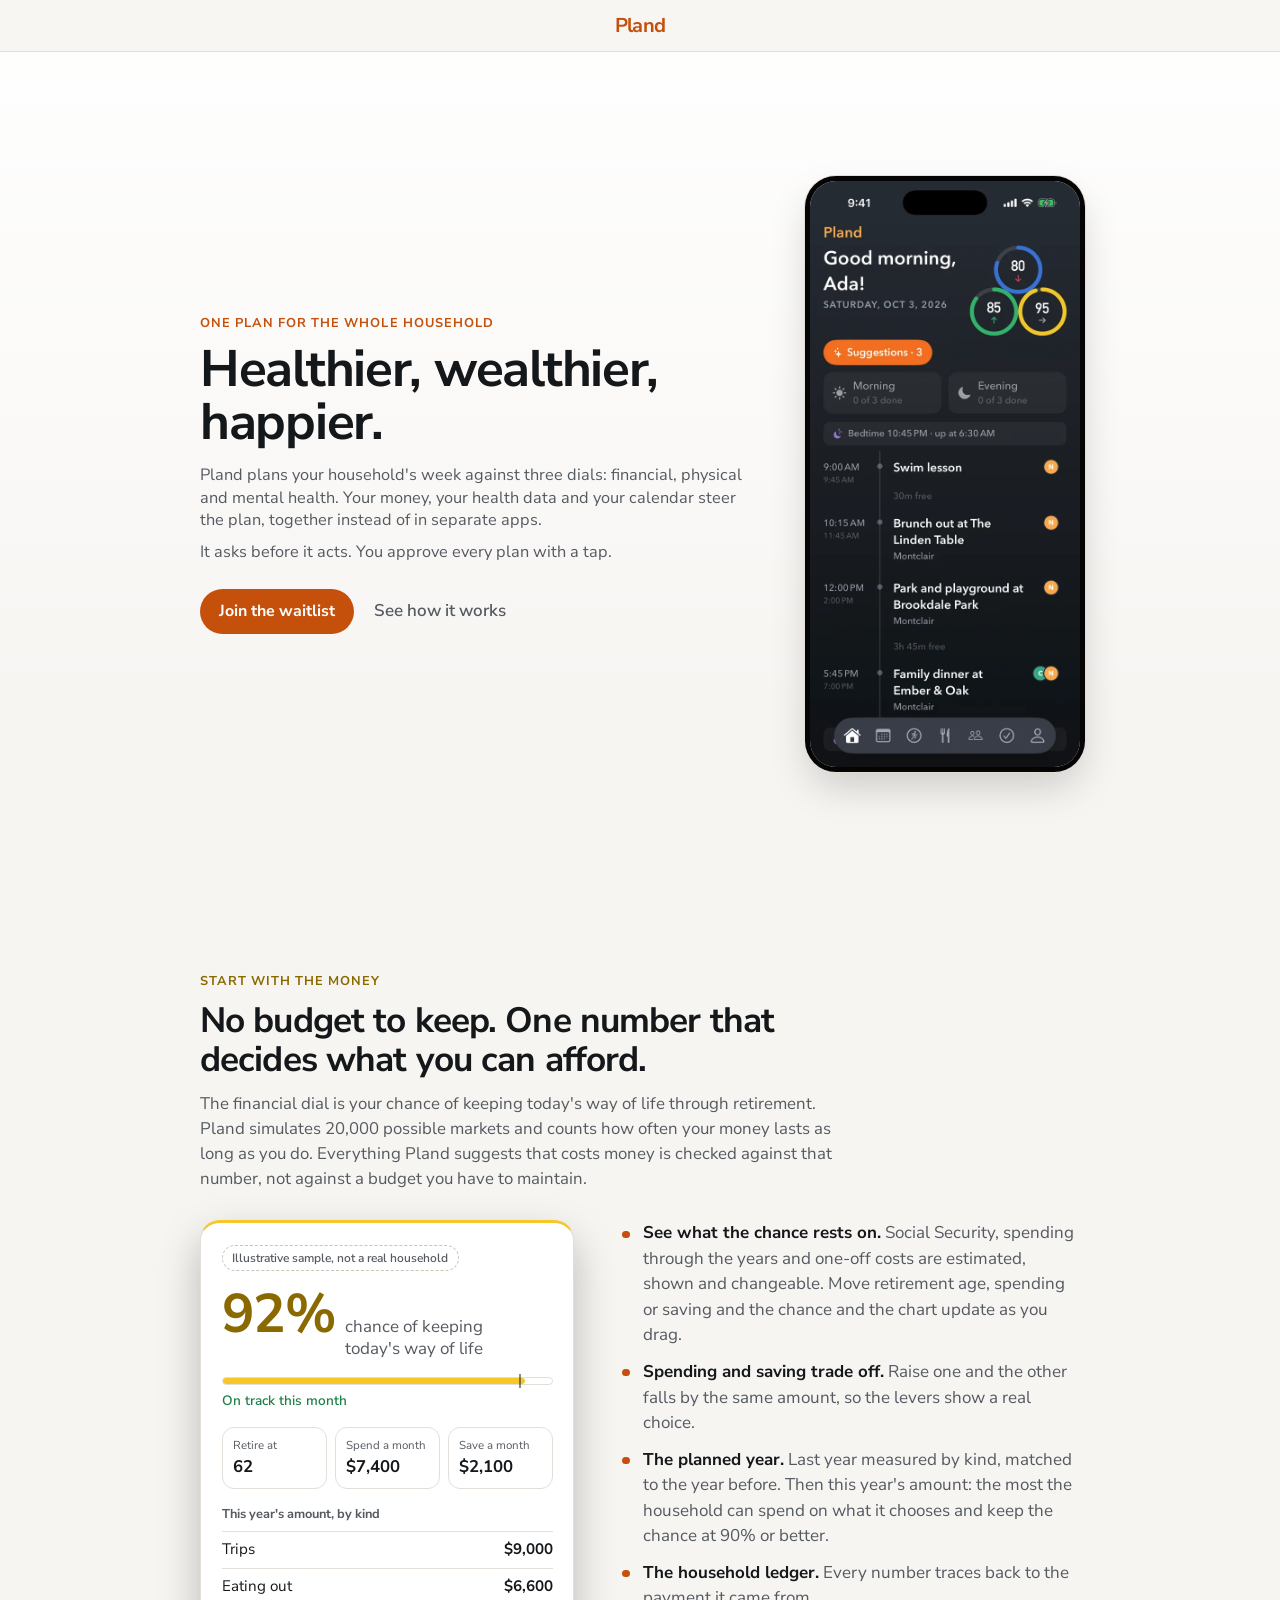
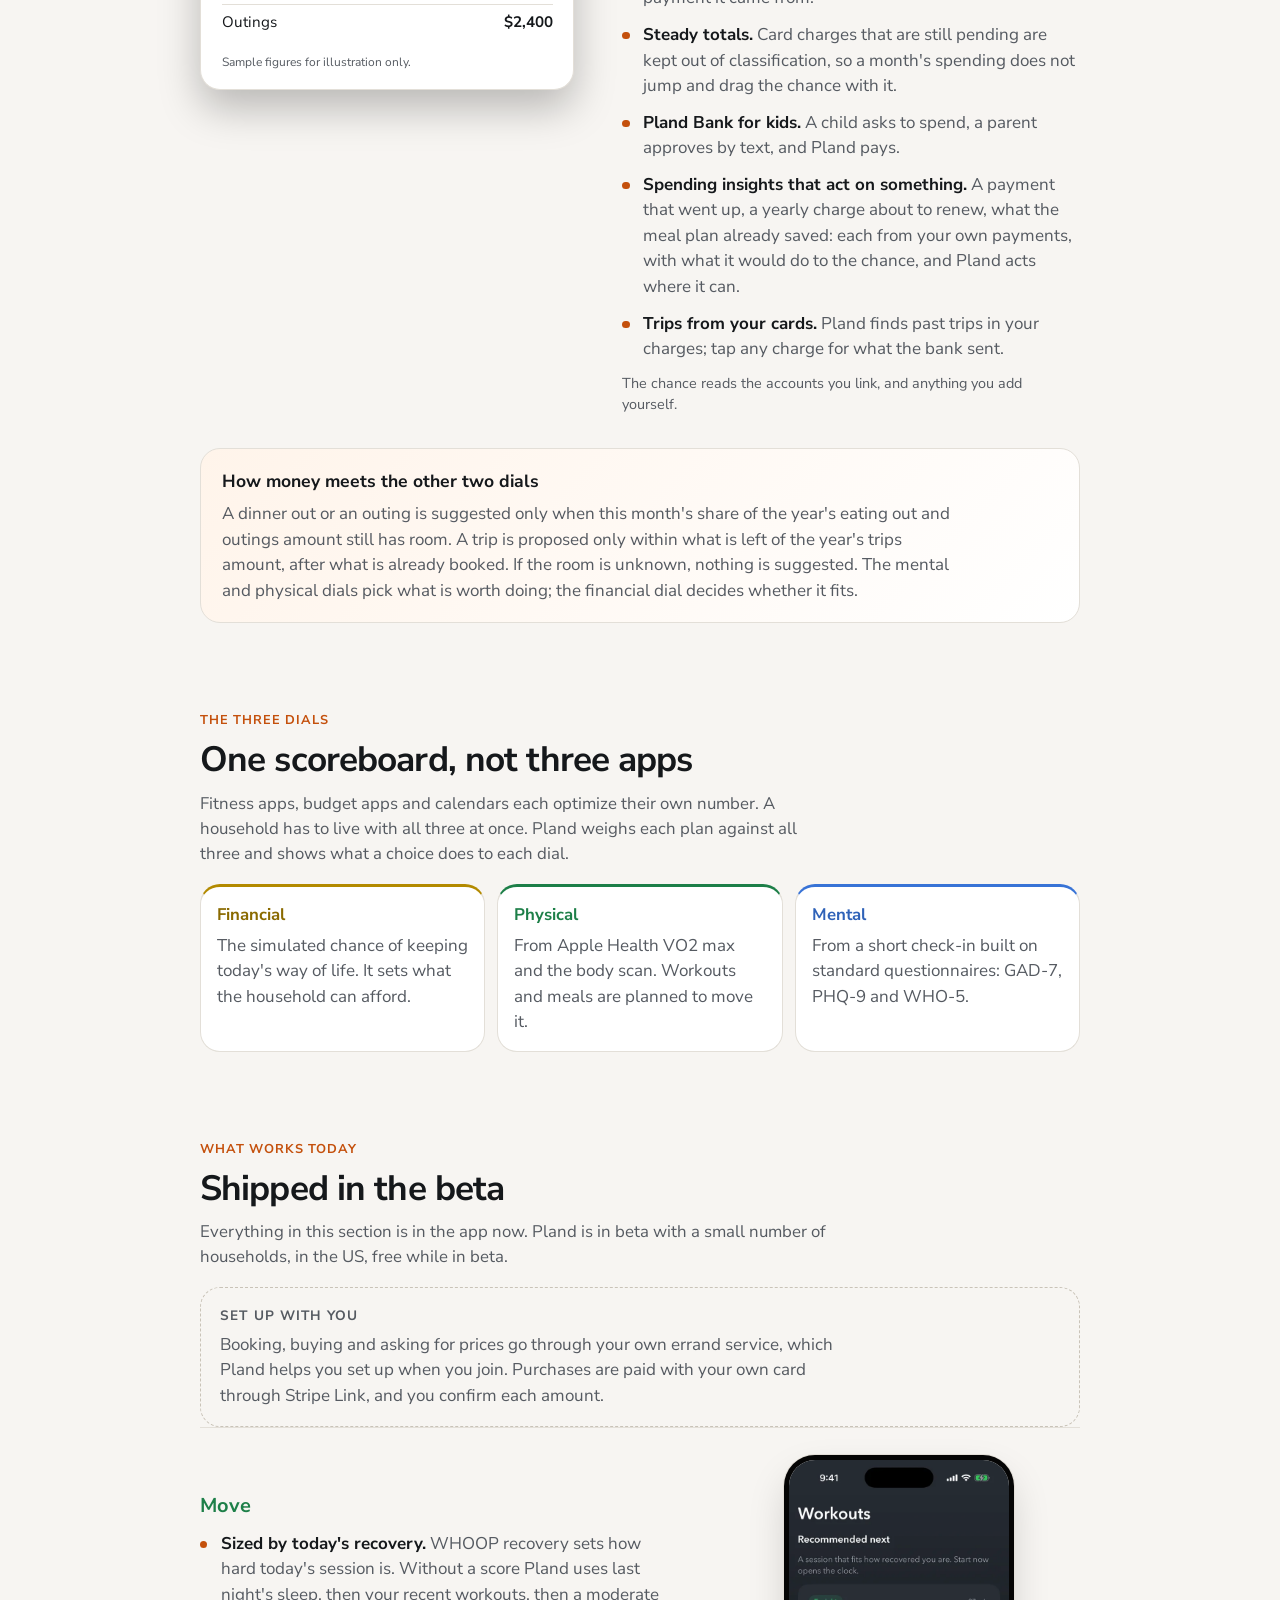
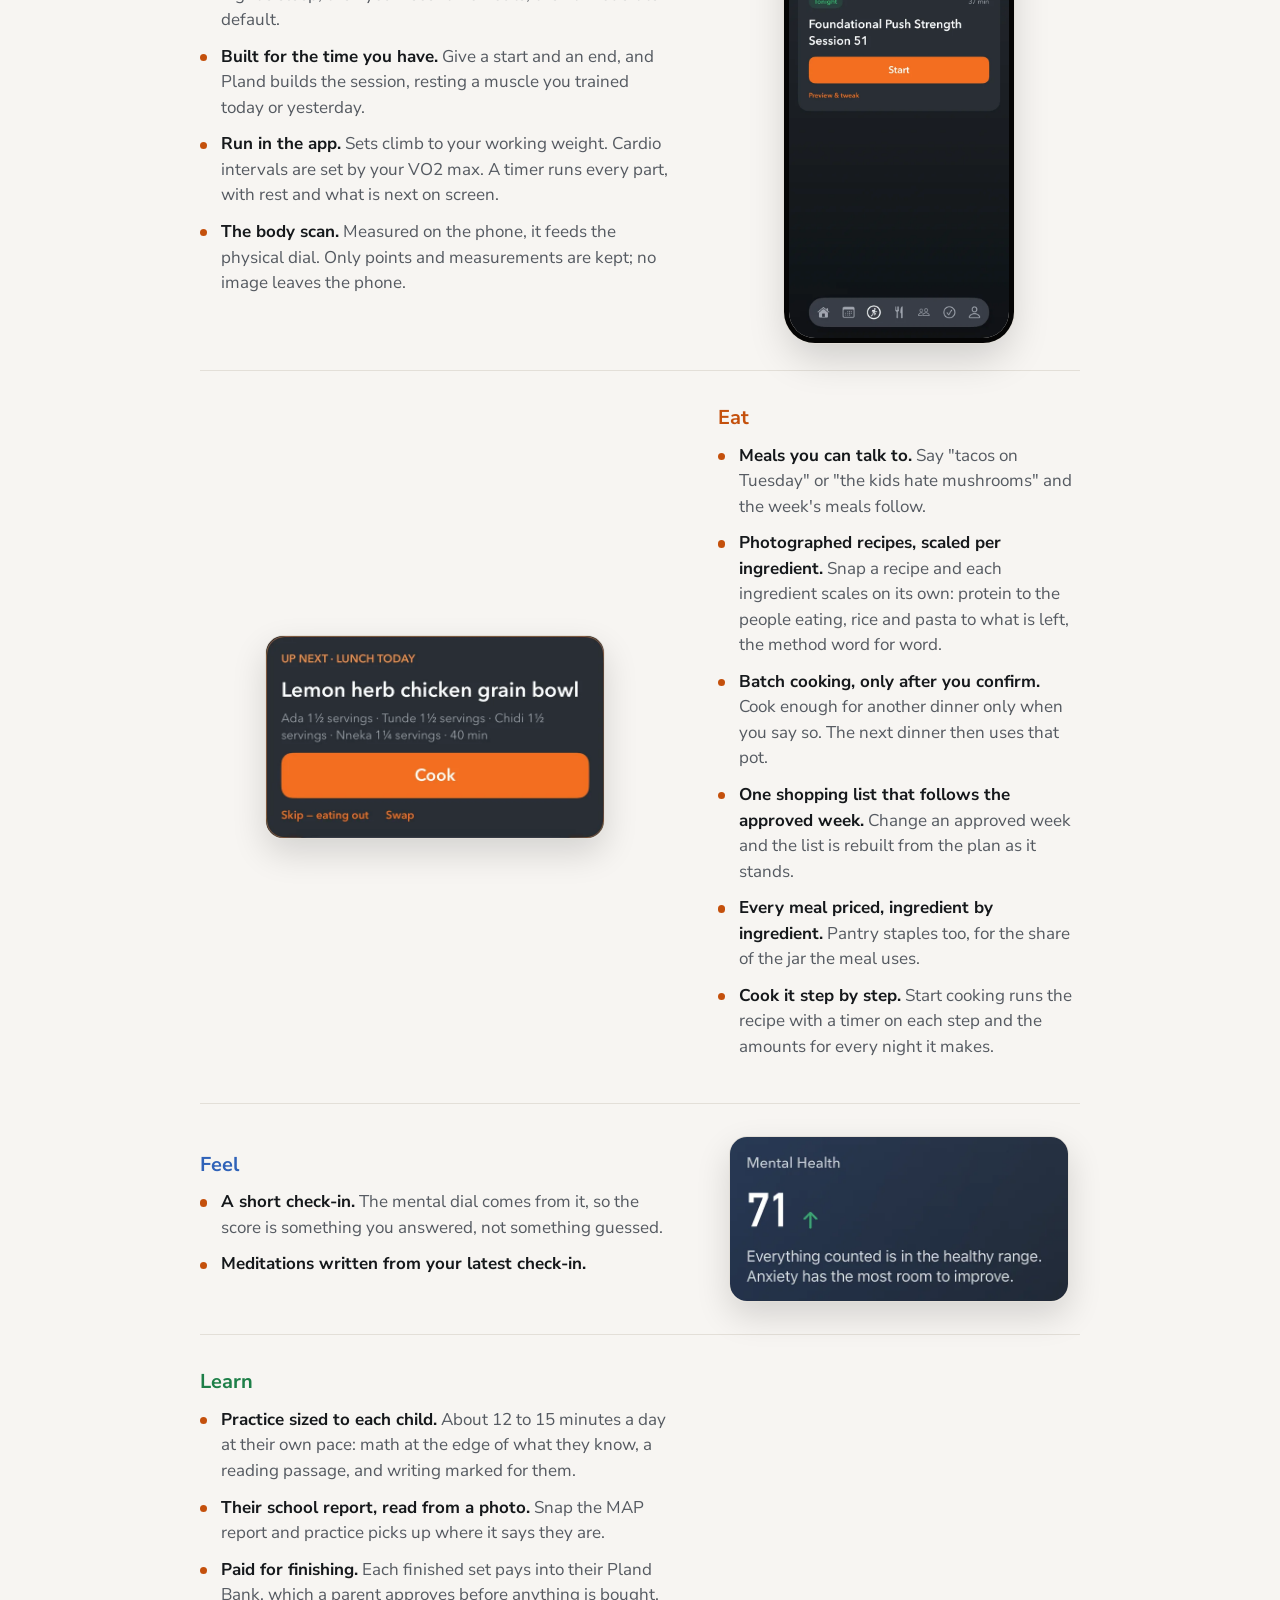
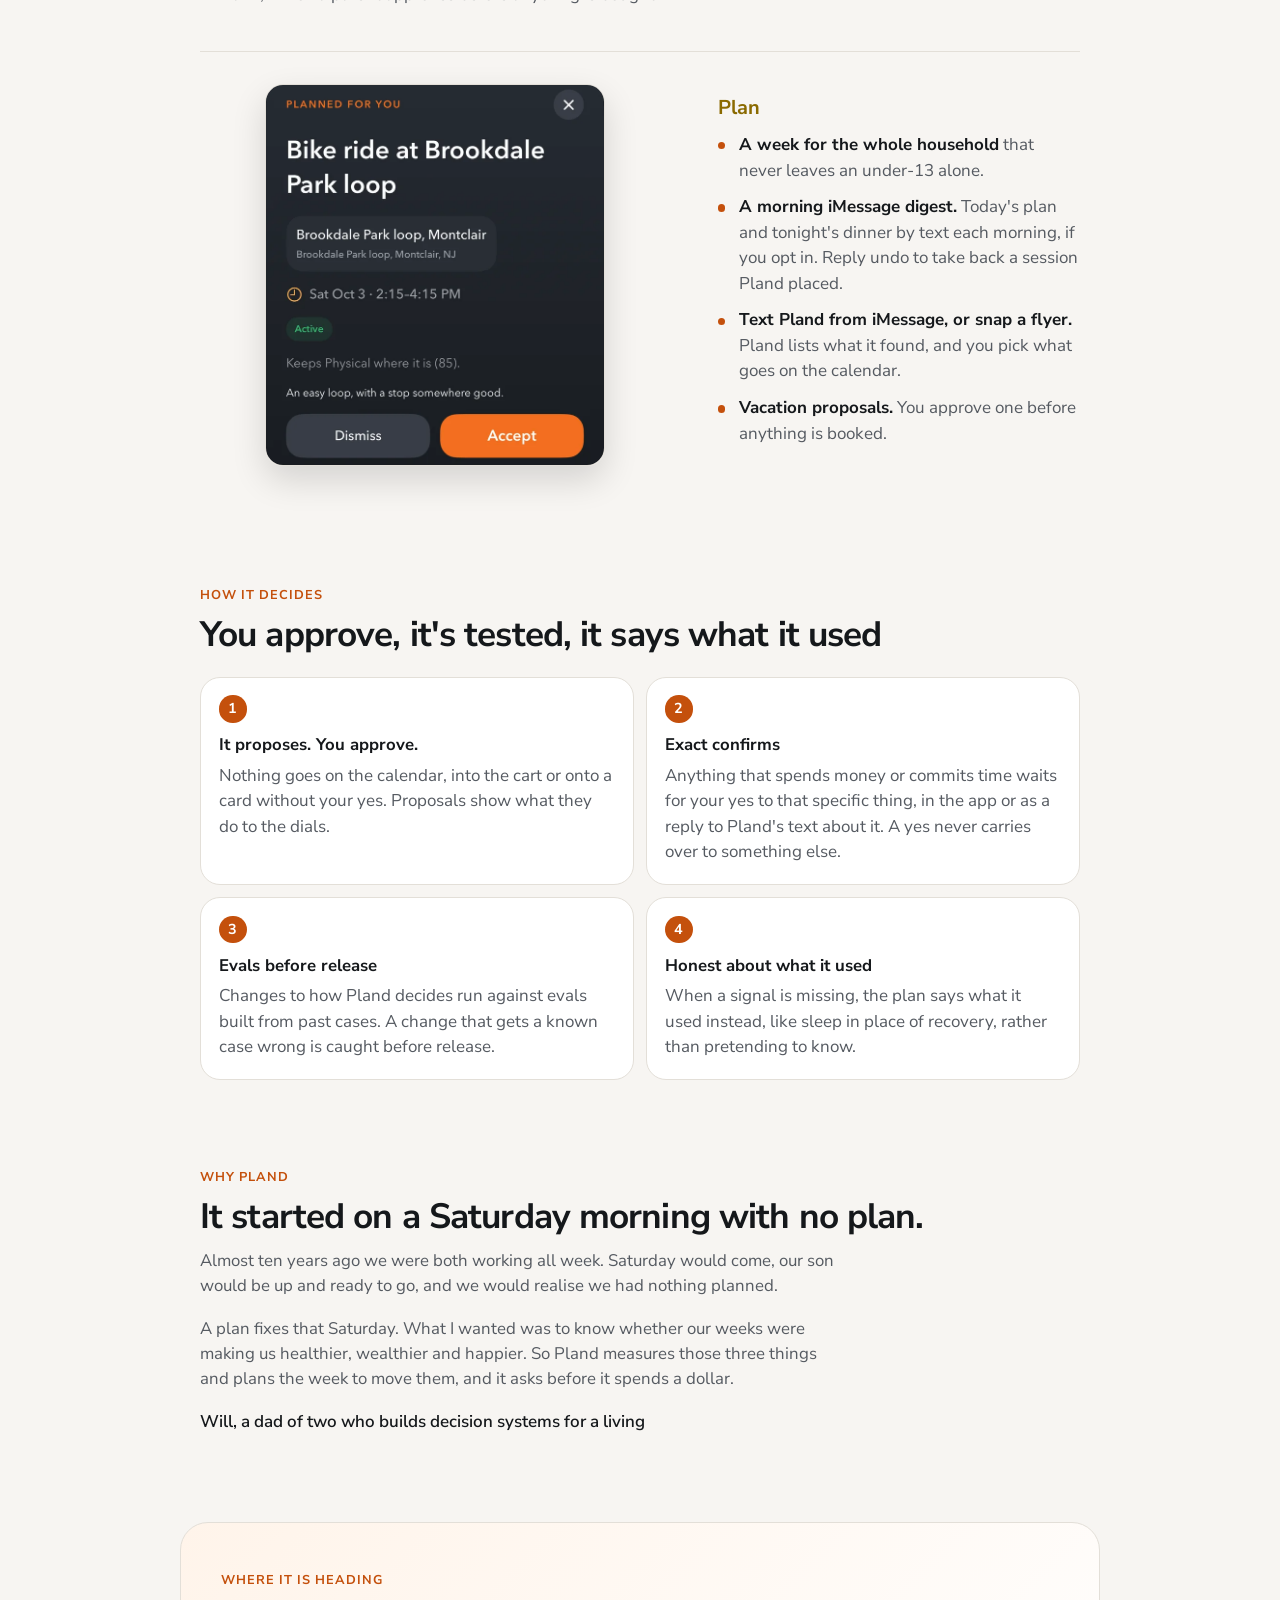
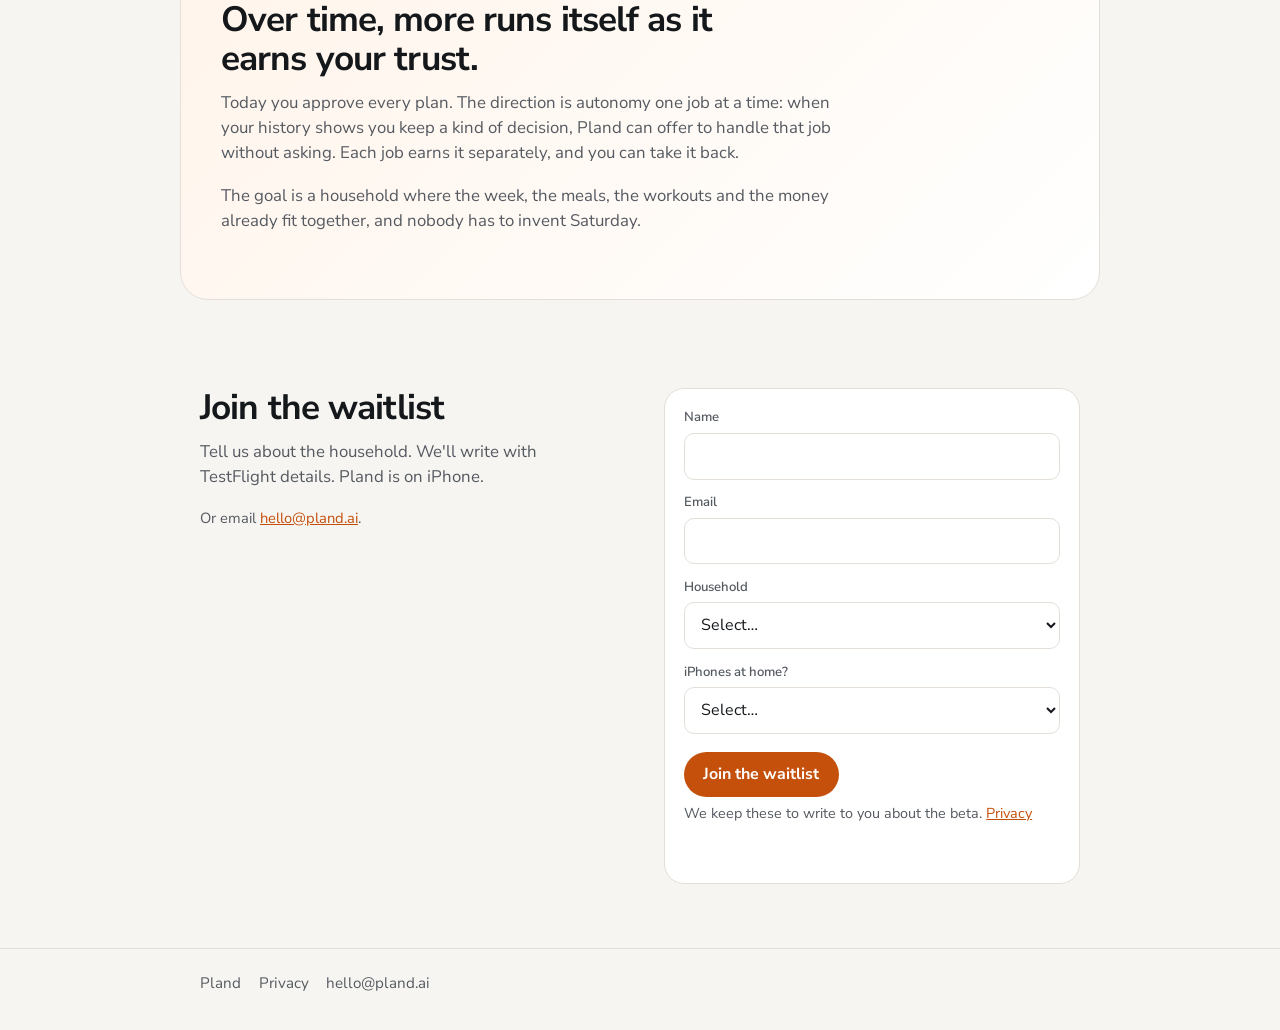
==== commit 3f7d215b: "Fable review fixes: the privacy page says what Pland keeps and who handles it; the homepage claims o" ====
--- a/index.html
+++ b/index.html
@@ -55,7 +55,7 @@
     <div class="wrap">
       <p class="kicker kicker-money">Start with the money</p>
       <h2 id="money-title">No budget to keep. One number that decides what you can afford.</h2>
-      <p class="lead">The financial dial is your chance of keeping today's way of life through retirement. Pland simulates 20,000 possible markets and counts how often your money lasts to age 95. Everything Pland suggests that costs money is checked against that number, not against a budget you have to maintain.</p>
+      <p class="lead">The financial dial is your chance of keeping today's way of life through retirement. Pland simulates 20,000 possible markets and counts how often your money lasts as long as you do. Everything Pland suggests that costs money is checked against that number, not against a budget you have to maintain.</p>
 
       <div class="money-grid">
         <figure class="money-card" aria-labelledby="sample-cap">
@@ -90,7 +90,7 @@
             <li><strong>The household ledger.</strong> Every number traces back to the payment it came from.</li>
             <li><strong>Steady totals.</strong> Card charges that are still pending are kept out of classification, so a month's spending does not jump and drag the chance with it.</li>
             <li><strong>Pland Bank for kids.</strong> A child asks to spend, a parent approves by text, and Pland pays.</li>
-            <li><strong>Spending insights that act on something.</strong> A payment that went up, a yearly charge about to renew, what the meal plan already saved: each from your own payments, with one thing to do and what it does to the chance.</li>
+            <li><strong>Spending insights that act on something.</strong> A payment that went up, a yearly charge about to renew, what the meal plan already saved: each from your own payments, with what it would do to the chance, and Pland acts where it can.</li>
             <li><strong>Trips from your cards.</strong> Pland finds past trips in your charges; tap any charge for what the bank sent.</li>
           </ul>
           <p class="fine-print">The chance reads the accounts you link, and anything you add yourself.</p>
@@ -130,7 +130,11 @@
     <div class="wrap">
       <p class="kicker">What works today</p>
       <h2 id="today-title">Shipped in the beta</h2>
-      <p class="lead">Everything in this section is in the app now. Pland is in beta with a small number of households.</p>
+      <p class="lead">Everything in this section is in the app now. Pland is in beta with a small number of households, in the US, free while in beta.</p>
+      <div class="rolling">
+        <h3>Set up with you</h3>
+        <p>Booking, buying and asking for prices go through your own errand service, which Pland helps you set up when you join. Purchases are paid with your own card through Stripe Link, and you confirm each amount.</p>
+      </div>
 
       <div class="feature-row">
         <div class="feature-copy">
@@ -187,7 +191,7 @@
           <h3 class="tag-plan">Plan</h3>
           <ul class="ticks">
             <li><strong>A week for the whole household</strong> that never leaves an under-13 alone.</li>
-            <li><strong>A morning iMessage digest.</strong> Reply to undo anything in it.</li>
+            <li><strong>A morning iMessage digest.</strong> Today's plan and tonight's dinner by text each morning, if you opt in. Reply undo to take back a session Pland placed.</li>
             <li><strong>Text Pland from iMessage, or snap a flyer.</strong> Pland lists what it found, and you pick what goes on the calendar.</li>
             <li><strong>Vacation proposals.</strong> You approve one before anything is booked.</li>
           </ul>
@@ -195,27 +199,23 @@
         <img class="feature-shot crop" src="images/app/crop-plan.webp" width="700" height="787" alt="Pland suggestion for a sample household: a Saturday bike ride, with the effect on the physical dial and Accept and Dismiss buttons." />
       </div>
 
-      <div class="rolling">
-        <h3>Rolling out</h3>
-        <p>Booking, buying and asking for prices go through a partner, switched on one household at a time. Until then Pland plans, and you book.</p>
-      </div>
     </div>
   </section>
 
   <section class="band" id="decides" aria-labelledby="decides-title">
     <div class="wrap">
       <p class="kicker">How it decides</p>
-      <h2 id="decides-title">Proposals, gates and evals</h2>
+      <h2 id="decides-title">You approve, it's tested, it says what it used</h2>
       <div class="steps">
         <article>
           <span class="step-n">1</span>
           <h3>It proposes. You approve.</h3>
-          <p>Nothing goes on the calendar, into the cart or onto a card without a tap from you. Proposals show what they do to the dials.</p>
+          <p>Nothing goes on the calendar, into the cart or onto a card without your yes. Proposals show what they do to the dials.</p>
         </article>
         <article>
           <span class="step-n">2</span>
           <h3>Exact confirms</h3>
-          <p>Anything that spends money or commits time asks for an explicit yes on the specific thing: this vacation, this batch cook. A vague "sounds good" does not count.</p>
+          <p>Anything that spends money or commits time waits for your yes to that specific thing, in the app or as a reply to Pland's text about it. A yes never carries over to something else.</p>
         </article>
         <article>
           <span class="step-n">3</span>
@@ -280,6 +280,7 @@
           </select>
           <div class="form-actions">
             <button class="btn" id="waitlist-submit" type="submit">Join the waitlist</button>
+            <p class="fine-print">We keep these to write to you about the beta. <a href="privacy/">Privacy</a></p>
           </div>
         </form>
         <p id="waitlist-status" class="form-status" role="status" aria-live="polite"></p>
--- a/site.css
+++ b/site.css
@@ -173,7 +173,9 @@
   padding: 0.65rem 0.75rem;
 }
 .form-card input:focus,
-.form-card select:focus { outline: none; border-color: var(--accent); }
+.form-card select:focus { border-color: var(--accent); }
+.form-card input:focus-visible,
+.form-card select:focus-visible { outline: 2px solid var(--accent); outline-offset: 2px; }
 .form-actions { margin-top: 1.1rem; }
 .form-actions .btn { width: 100%; }
 .form-status { margin: 0.9rem 0 0; min-height: 1.4em; }
@@ -218,10 +220,11 @@
   border-radius: var(--radius);
   padding: 0.95rem 1rem 1rem;
 }
-.dial-physical { --edge: var(--physical); }
-.dial-mental { --edge: var(--mental); }
-.dial-financial { --edge: var(--financial); }
-.dial-grid h3 { color: var(--edge); }
+.dial-physical { --edge: var(--physical); --edge-text: var(--physical); }
+.dial-mental { --edge: var(--mental); --edge-text: var(--mental-text); }
+.dial-financial { --edge: var(--financial); --edge-text: var(--financial-text); }
+/* Headings use the text shade of each dial colour, which keeps 4.5:1 in both themes; the border keeps the bright one. */
+.dial-grid h3 { color: var(--edge-text); }
 .dial-grid p, .how-body p, .how-body li { color: var(--muted); }
 .how-body p { max-width: 40rem; }
 .how-body ul { margin: 0.4rem 0 0; padding-left: 1.15rem; max-width: 40rem; }
